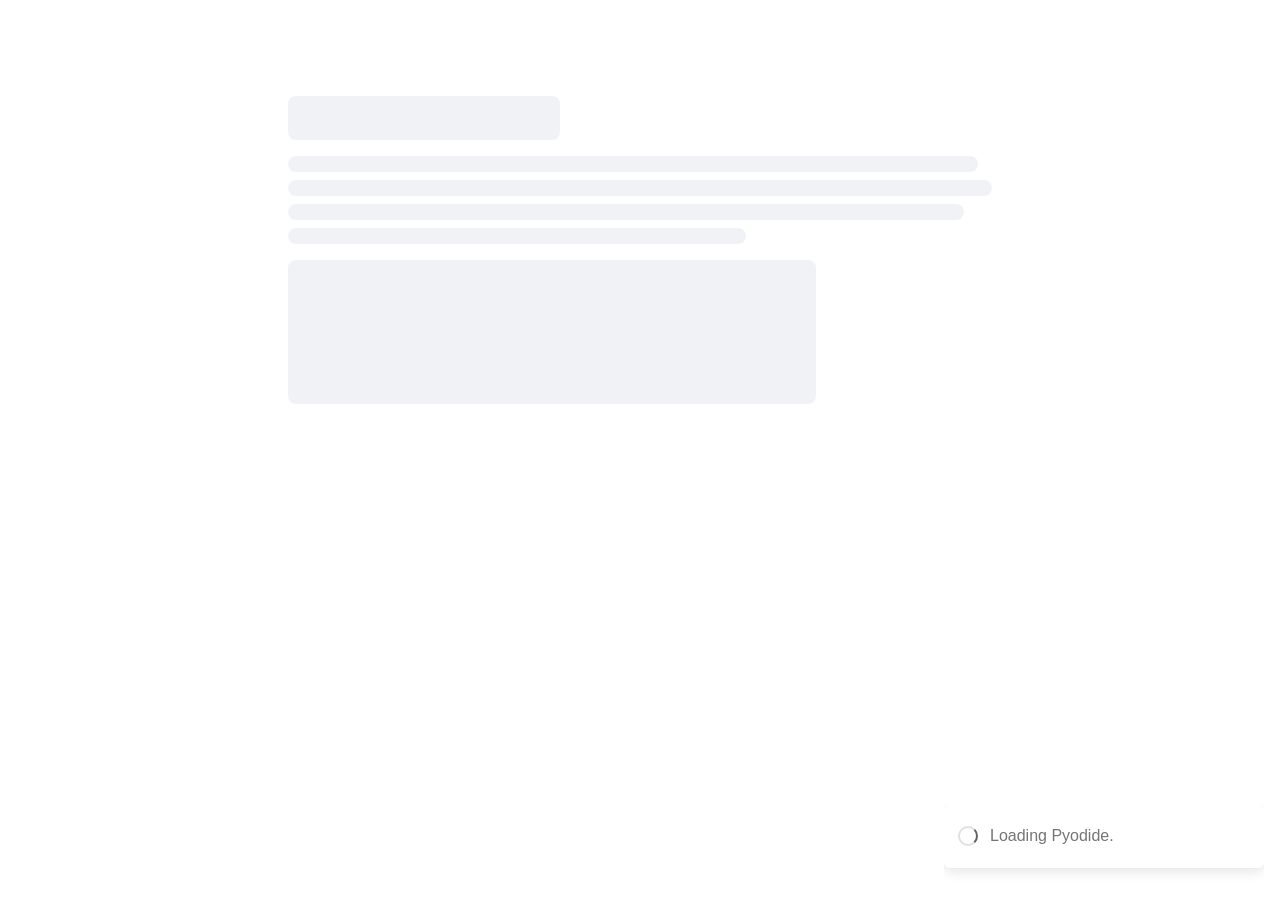
==== web/index.html @ 2eef9906 "anyrecon: reconcile any set of documents Engine (identifier discovery, tiered deterministic matching" ====
<!doctype html>
<html lang="en">
<head>
<meta charset="utf-8">
<meta name="viewport" content="width=device-width, initial-scale=1">
<meta http-equiv="Content-Security-Policy" content="default-src 'self'; script-src 'self' blob: data: 'wasm-unsafe-eval' 'unsafe-eval'; worker-src 'self' blob: data:; connect-src 'self'; img-src 'self' data: blob:; style-src 'self' 'unsafe-inline'; font-src 'self' data:; object-src 'none'; base-uri 'none'; form-action 'none'">
<meta name="referrer" content="no-referrer">
<title>anyrecon · Browser edition</title>
<link rel="stylesheet" href="./stlite/stlite.css">
<style>#boot{font:15px system-ui,sans-serif;max-width:560px;margin:15vh auto;color:#333;line-height:1.5}</style>
</head>
<body>
<div id="root"><div id="boot"><b>anyrecon · Browser edition</b><br>Loading… the first visit downloads the engine (about a minute); later visits are fast.<br>Your files stay in this tab and are never uploaded.</div></div>
<script type="module" src="./boot.js"></script>
</body>
</html>
---- web/stlite/stlite.css ----
@font-face{font-display:block;font-family:KaTeX_AMS;font-style:normal;font-weight:400;src:url(./assets/a79f1c3119cd700d.woff2)format("woff2"),url(./assets/1608a09b4aff30c2.woff)format("woff"),url(./assets/4aafdb685c2bf1c9.ttf)format("truetype")}@font-face{font-display:block;font-family:KaTeX_Caligraphic;font-style:normal;font-weight:700;src:url(./assets/ec17d132645b2c86.woff2)format("woff2"),url(./assets/b67709187bb0654a.woff)format("woff"),url(./assets/cce5b8ecea35407a.ttf)format("truetype")}@font-face{font-display:block;font-family:KaTeX_Caligraphic;font-style:normal;font-weight:400;src:url(./assets/55fac25845c12663.woff2)format("woff2"),url(./assets/dad44a7fc678e2ca.woff)format("woff"),url(./assets/07ef19e7b06429d4.ttf)format("truetype")}@font-face{font-display:block;font-family:KaTeX_Fraktur;font-style:normal;font-weight:700;src:url(./assets/d42a5579b0283025.woff2)format("woff2"),url(./assets/9f256b8593ce632e.woff)format("woff"),url(./assets/b18f59e1d1359581.ttf)format("truetype")}@font-face{font-display:block;font-family:KaTeX_Fraktur;font-style:normal;font-weight:400;src:url(./assets/d3c882a649b3f4fa.woff2)format("woff2"),url(./assets/7c1871215eef4da8.woff)format("woff"),url(./assets/ed38e79f5799ceca.ttf)format("truetype")}@font-face{font-display:block;font-family:KaTeX_Main;font-style:normal;font-weight:700;src:url(./assets/c3fb5ac22fd413f2.woff2)format("woff2"),url(./assets/d181c4650dd0c0fe.woff)format("woff"),url(./assets/b74a1a8b2c5d73c2.ttf)format("truetype")}@font-face{font-display:block;font-family:KaTeX_Main;font-style:italic;font-weight:700;src:url(./assets/6f2bb1dff24614a5.woff2)format("woff2"),url(./assets/e3f82f9d2724733a.woff)format("woff"),url(./assets/70d8b0a530ab8484.ttf)format("truetype")}@font-face{font-display:block;font-family:KaTeX_Main;font-style:italic;font-weight:400;src:url(./assets/8916142bec8821e7.woff2)format("woff2"),url(./assets/9024d815ba48fa55.woff)format("woff"),url(./assets/47373d1e512354bb.ttf)format("truetype")}@font-face{font-display:block;font-family:KaTeX_Main;font-style:normal;font-weight:400;src:url(./assets/0462f03bdf9d9e26.woff2)format("woff2"),url(./assets/7f51fe034014000e.woff)format("woff"),url(./assets/b7f8fe9b5f78a977.ttf)format("truetype")}@font-face{font-display:block;font-family:KaTeX_Math;font-style:italic;font-weight:700;src:url(./assets/572d331f69425f62.woff2)format("woff2"),url(./assets/f1035d8d5d945108.woff)format("woff"),url(./assets/a879cf8383e22737.ttf)format("truetype")}@font-face{font-display:block;font-family:KaTeX_Math;font-style:italic;font-weight:400;src:url(./assets/f28c23acad0b6d75.woff2)format("woff2"),url(./assets/5295ba483ad9f51a.woff)format("woff"),url(./assets/939bc64440a13865.ttf)format("truetype")}@font-face{font-display:block;font-family:KaTeX_SansSerif;font-style:normal;font-weight:700;src:url(./assets/8c5b5494b63adb73.woff2)format("woff2"),url(./assets/bf59d231c34de257.woff)format("woff"),url(./assets/94e1e8dc5ff5d517.ttf)format("truetype")}@font-face{font-display:block;font-family:KaTeX_SansSerif;font-style:italic;font-weight:400;src:url(./assets/3b1e59b3ba055bda.woff2)format("woff2"),url(./assets/7c9bc82b17fa2586.woff)format("woff"),url(./assets/b4c20c84d8259773.ttf)format("truetype")}@font-face{font-display:block;font-family:KaTeX_SansSerif;font-style:normal;font-weight:400;src:url(./assets/ba21ed5f8468b2b7.woff2)format("woff2"),url(./assets/740484788f643b19.woff)format("woff"),url(./assets/d4d7ba480428fe6e.ttf)format("truetype")}@font-face{font-display:block;font-family:KaTeX_Script;font-style:normal;font-weight:400;src:url(./assets/03e9641d6f9e9223.woff2)format("woff2"),url(./assets/0750571032beef1a.woff)format("woff"),url(./assets/fe9cbbe1a0f37727.ttf)format("truetype")}@font-face{font-display:block;font-family:KaTeX_Size1;font-style:normal;font-weight:400;src:url(./assets/eae34984b3dc1874.woff2)format("woff2"),url(./assets/e1e279cbdd2feecd.woff)format("woff"),url(./assets/fabc004aab10cb40.ttf)format("truetype")}@font-face{font-display:block;font-family:KaTeX_Size2;font-style:normal;font-weight:400;src:url(./assets/5916a24fa3ab2b17.woff2)format("woff2"),url(./assets/577270225ea69a74.woff)format("woff"),url(./assets/d6b476ecd3949434.ttf)format("truetype")}@font-face{font-display:block;font-family:KaTeX_Size3;font-style:normal;font-weight:400;src:url(./assets/b4230e7e83f57db8.woff2)format("woff2"),url(./assets/9acaf01c6476f53a.woff)format("woff"),url(./assets/a144ef5840bbd063.ttf)format("truetype")}@font-face{font-display:block;font-family:KaTeX_Size4;font-style:normal;font-weight:400;src:url(./assets/10d95fd3a2a3c8c5.woff2)format("woff2"),url(./assets/7a996c9da2ec18e6.woff)format("woff"),url(./assets/fbccdabe0ae624b8.ttf)format("truetype")}@font-face{font-display:block;font-family:KaTeX_Typewriter;font-style:normal;font-weight:400;src:url(./assets/a8709e36220dee77.woff2)format("woff2"),url(./assets/6258592bdc9387b6.woff)format("woff"),url(./assets/d97aaf4a1ebf38b0.ttf)format("truetype")}.katex{text-indent:0;text-rendering:auto;font:1.21em/1.2 KaTeX_Main,Times New Roman,serif;position:relative}.katex *{border-color:currentColor;-ms-high-contrast-adjust:none!important}.katex .katex-version:after{content:"0.16.47"}.katex .katex-mathml{clip-path:inset(50%);border:0;width:1px;height:1px;padding:0;position:absolute;overflow:hidden}.katex .katex-html>.newline{display:block}.katex .base{white-space:nowrap;width:min-content;position:relative}.katex .base,.katex .strut{display:inline-block}.katex .textbf{font-weight:700}.katex .textit{font-style:italic}.katex .textrm{font-family:KaTeX_Main}.katex .textsf{font-family:KaTeX_SansSerif}.katex .texttt{font-family:KaTeX_Typewriter}.katex .mathnormal{font-family:KaTeX_Math;font-style:italic}.katex .mathit{font-family:KaTeX_Main;font-style:italic}.katex .mathrm{font-style:normal}.katex .mathbf{font-family:KaTeX_Main;font-weight:700}.katex .boldsymbol{font-family:KaTeX_Math;font-style:italic;font-weight:700}.katex .amsrm,.katex .mathbb,.katex .textbb{font-family:KaTeX_AMS}.katex .mathcal{font-family:KaTeX_Caligraphic}.katex .mathfrak,.katex .textfrak{font-family:KaTeX_Fraktur}.katex .mathboldfrak,.katex .textboldfrak{font-family:KaTeX_Fraktur;font-weight:700}.katex .mathtt{font-family:KaTeX_Typewriter}.katex .mathscr,.katex .textscr{font-family:KaTeX_Script}.katex .mathsf,.katex .textsf{font-family:KaTeX_SansSerif}.katex .mathboldsf,.katex .textboldsf{font-family:KaTeX_SansSerif;font-weight:700}.katex .mathitsf,.katex .mathsfit,.katex .textitsf{font-family:KaTeX_SansSerif;font-style:italic}.katex .mainrm{font-family:KaTeX_Main;font-style:normal}.katex .vlist-t{border-collapse:collapse;table-layout:fixed;display:inline-table}.katex .vlist-r{display:table-row}.katex .vlist{vertical-align:bottom;display:table-cell;position:relative}.katex .vlist>span{height:0;display:block;position:relative}.katex .vlist>span>span{display:inline-block}.katex .vlist>span>.pstrut{width:0;overflow:hidden}.katex .vlist-t2{margin-right:-2px}.katex .vlist-s{vertical-align:bottom;width:2px;min-width:2px;font-size:1px;display:table-cell}.katex .vbox{flex-direction:column;align-items:baseline;display:inline-flex}.katex .hbox{width:100%}.katex .hbox,.katex .thinbox{flex-direction:row;display:inline-flex}.katex .thinbox{width:0;max-width:0}.katex .msupsub{text-align:left}.katex .mfrac>span>span{text-align:center}.katex .mfrac .frac-line{border-bottom-style:solid;width:100%;display:inline-block}.katex .hdashline,.katex .hline,.katex .mfrac .frac-line,.katex .overline .overline-line,.katex .rule,.katex .underline .underline-line{min-height:1px}.katex .mspace{display:inline-block}.katex .smash{line-height:0;display:inline}.katex .clap,.katex .llap,.katex .rlap{width:0;position:relative}.katex .clap>.inner,.katex .llap>.inner,.katex .rlap>.inner{position:absolute}.katex .clap>.fix,.katex .llap>.fix,.katex .rlap>.fix{display:inline-block}.katex .llap>.inner{right:0}.katex .clap>.inner,.katex .rlap>.inner{left:0}.katex .clap>.inner>span{margin-left:-50%;margin-right:50%}.katex .rule{border:0 solid;display:inline-block;position:relative}.katex .hline,.katex .overline .overline-line,.katex .underline .underline-line{border-bottom-style:solid;width:100%;display:inline-block}.katex .hdashline{border-bottom-style:dashed;width:100%;display:inline-block}.katex .sqrt>.root{margin-left:.277778em;margin-right:-.555556em}.katex .fontsize-ensurer.reset-size1.size1,.katex .sizing.reset-size1.size1{font-size:1em}.katex .fontsize-ensurer.reset-size1.size2,.katex .sizing.reset-size1.size2{font-size:1.2em}.katex .fontsize-ensurer.reset-size1.size3,.katex .sizing.reset-size1.size3{font-size:1.4em}.katex .fontsize-ensurer.reset-size1.size4,.katex .sizing.reset-size1.size4{font-size:1.6em}.katex .fontsize-ensurer.reset-size1.size5,.katex .sizing.reset-size1.size5{font-size:1.8em}.katex .fontsize-ensurer.reset-size1.size6,.katex .sizing.reset-size1.size6{font-size:2em}.katex .fontsize-ensurer.reset-size1.size7,.katex .sizing.reset-size1.size7{font-size:2.4em}.katex .fontsize-ensurer.reset-size1.size8,.katex .sizing.reset-size1.size8{font-size:2.88em}.katex .fontsize-ensurer.reset-size1.size9,.katex .sizing.reset-size1.size9{font-size:3.456em}.katex .fontsize-ensurer.reset-size1.size10,.katex .sizing.reset-size1.size10{font-size:4.148em}.katex .fontsize-ensurer.reset-size1.size11,.katex .sizing.reset-size1.size11{font-size:4.976em}.katex .fontsize-ensurer.reset-size2.size1,.katex .sizing.reset-size2.size1{font-size:.833333em}.katex .fontsize-ensurer.reset-size2.size2,.katex .sizing.reset-size2.size2{font-size:1em}.katex .fontsize-ensurer.reset-size2.size3,.katex .sizing.reset-size2.size3{font-size:1.16667em}.katex .fontsize-ensurer.reset-size2.size4,.katex .sizing.reset-size2.size4{font-size:1.33333em}.katex .fontsize-ensurer.reset-size2.size5,.katex .sizing.reset-size2.size5{font-size:1.5em}.katex .fontsize-ensurer.reset-size2.size6,.katex .sizing.reset-size2.size6{font-size:1.66667em}.katex .fontsize-ensurer.reset-size2.size7,.katex .sizing.reset-size2.size7{font-size:2em}.katex .fontsize-ensurer.reset-size2.size8,.katex .sizing.reset-size2.size8{font-size:2.4em}.katex .fontsize-ensurer.reset-size2.size9,.katex .sizing.reset-size2.size9{font-size:2.88em}.katex .fontsize-ensurer.reset-size2.size10,.katex .sizing.reset-size2.size10{font-size:3.45667em}.katex .fontsize-ensurer.reset-size2.size11,.katex .sizing.reset-size2.size11{font-size:4.14667em}.katex .fontsize-ensurer.reset-size3.size1,.katex .sizing.reset-size3.size1{font-size:.714286em}.katex .fontsize-ensurer.reset-size3.size2,.katex .sizing.reset-size3.size2{font-size:.857143em}.katex .fontsize-ensurer.reset-size3.size3,.katex .sizing.reset-size3.size3{font-size:1em}.katex .fontsize-ensurer.reset-size3.size4,.katex .sizing.reset-size3.size4{font-size:1.14286em}.katex .fontsize-ensurer.reset-size3.size5,.katex .sizing.reset-size3.size5{font-size:1.28571em}.katex .fontsize-ensurer.reset-size3.size6,.katex .sizing.reset-size3.size6{font-size:1.42857em}.katex .fontsize-ensurer.reset-size3.size7,.katex .sizing.reset-size3.size7{font-size:1.71429em}.katex .fontsize-ensurer.reset-size3.size8,.katex .sizing.reset-size3.size8{font-size:2.05714em}.katex .fontsize-ensurer.reset-size3.size9,.katex .sizing.reset-size3.size9{font-size:2.46857em}.katex .fontsize-ensurer.reset-size3.size10,.katex .sizing.reset-size3.size10{font-size:2.96286em}.katex .fontsize-ensurer.reset-size3.size11,.katex .sizing.reset-size3.size11{font-size:3.55429em}.katex .fontsize-ensurer.reset-size4.size1,.katex .sizing.reset-size4.size1{font-size:.625em}.katex .fontsize-ensurer.reset-size4.size2,.katex .sizing.reset-size4.size2{font-size:.75em}.katex .fontsize-ensurer.reset-size4.size3,.katex .sizing.reset-size4.size3{font-size:.875em}.katex .fontsize-ensurer.reset-size4.size4,.katex .sizing.reset-size4.size4{font-size:1em}.katex .fontsize-ensurer.reset-size4.size5,.katex .sizing.reset-size4.size5{font-size:1.125em}.katex .fontsize-ensurer.reset-size4.size6,.katex .sizing.reset-size4.size6{font-size:1.25em}.katex .fontsize-ensurer.reset-size4.size7,.katex .sizing.reset-size4.size7{font-size:1.5em}.katex .fontsize-ensurer.reset-size4.size8,.katex .sizing.reset-size4.size8{font-size:1.8em}.katex .fontsize-ensurer.reset-size4.size9,.katex .sizing.reset-size4.size9{font-size:2.16em}.katex .fontsize-ensurer.reset-size4.size10,.katex .sizing.reset-size4.size10{font-size:2.5925em}.katex .fontsize-ensurer.reset-size4.size11,.katex .sizing.reset-size4.size11{font-size:3.11em}.katex .fontsize-ensurer.reset-size5.size1,.katex .sizing.reset-size5.size1{font-size:.555556em}.katex .fontsize-ensurer.reset-size5.size2,.katex .sizing.reset-size5.size2{font-size:.666667em}.katex .fontsize-ensurer.reset-size5.size3,.katex .sizing.reset-size5.size3{font-size:.777778em}.katex .fontsize-ensurer.reset-size5.size4,.katex .sizing.reset-size5.size4{font-size:.888889em}.katex .fontsize-ensurer.reset-size5.size5,.katex .sizing.reset-size5.size5{font-size:1em}.katex .fontsize-ensurer.reset-size5.size6,.katex .sizing.reset-size5.size6{font-size:1.11111em}.katex .fontsize-ensurer.reset-size5.size7,.katex .sizing.reset-size5.size7{font-size:1.33333em}.katex .fontsize-ensurer.reset-size5.size8,.katex .sizing.reset-size5.size8{font-size:1.6em}.katex .fontsize-ensurer.reset-size5.size9,.katex .sizing.reset-size5.size9{font-size:1.92em}.katex .fontsize-ensurer.reset-size5.size10,.katex .sizing.reset-size5.size10{font-size:2.30444em}.katex .fontsize-ensurer.reset-size5.size11,.katex .sizing.reset-size5.size11{font-size:2.76444em}.katex .fontsize-ensurer.reset-size6.size1,.katex .sizing.reset-size6.size1{font-size:.5em}.katex .fontsize-ensurer.reset-size6.size2,.katex .sizing.reset-size6.size2{font-size:.6em}.katex .fontsize-ensurer.reset-size6.size3,.katex .sizing.reset-size6.size3{font-size:.7em}.katex .fontsize-ensurer.reset-size6.size4,.katex .sizing.reset-size6.size4{font-size:.8em}.katex .fontsize-ensurer.reset-size6.size5,.katex .sizing.reset-size6.size5{font-size:.9em}.katex .fontsize-ensurer.reset-size6.size6,.katex .sizing.reset-size6.size6{font-size:1em}.katex .fontsize-ensurer.reset-size6.size7,.katex .sizing.reset-size6.size7{font-size:1.2em}.katex .fontsize-ensurer.reset-size6.size8,.katex .sizing.reset-size6.size8{font-size:1.44em}.katex .fontsize-ensurer.reset-size6.size9,.katex .sizing.reset-size6.size9{font-size:1.728em}.katex .fontsize-ensurer.reset-size6.size10,.katex .sizing.reset-size6.size10{font-size:2.074em}.katex .fontsize-ensurer.reset-size6.size11,.katex .sizing.reset-size6.size11{font-size:2.488em}.katex .fontsize-ensurer.reset-size7.size1,.katex .sizing.reset-size7.size1{font-size:.416667em}.katex .fontsize-ensurer.reset-size7.size2,.katex .sizing.reset-size7.size2{font-size:.5em}.katex .fontsize-ensurer.reset-size7.size3,.katex .sizing.reset-size7.size3{font-size:.583333em}.katex .fontsize-ensurer.reset-size7.size4,.katex .sizing.reset-size7.size4{font-size:.666667em}.katex .fontsize-ensurer.reset-size7.size5,.katex .sizing.reset-size7.size5{font-size:.75em}.katex .fontsize-ensurer.reset-size7.size6,.katex .sizing.reset-size7.size6{font-size:.833333em}.katex .fontsize-ensurer.reset-size7.size7,.katex .sizing.reset-size7.size7{font-size:1em}.katex .fontsize-ensurer.reset-size7.size8,.katex .sizing.reset-size7.size8{font-size:1.2em}.katex .fontsize-ensurer.reset-size7.size9,.katex .sizing.reset-size7.size9{font-size:1.44em}.katex .fontsize-ensurer.reset-size7.size10,.katex .sizing.reset-size7.size10{font-size:1.72833em}.katex .fontsize-ensurer.reset-size7.size11,.katex .sizing.reset-size7.size11{font-size:2.07333em}.katex .fontsize-ensurer.reset-size8.size1,.katex .sizing.reset-size8.size1{font-size:.347222em}.katex .fontsize-ensurer.reset-size8.size2,.katex .sizing.reset-size8.size2{font-size:.416667em}.katex .fontsize-ensurer.reset-size8.size3,.katex .sizing.reset-size8.size3{font-size:.486111em}.katex .fontsize-ensurer.reset-size8.size4,.katex .sizing.reset-size8.size4{font-size:.555556em}.katex .fontsize-ensurer.reset-size8.size5,.katex .sizing.reset-size8.size5{font-size:.625em}.katex .fontsize-ensurer.reset-size8.size6,.katex .sizing.reset-size8.size6{font-size:.694444em}.katex .fontsize-ensurer.reset-size8.size7,.katex .sizing.reset-size8.size7{font-size:.833333em}.katex .fontsize-ensurer.reset-size8.size8,.katex .sizing.reset-size8.size8{font-size:1em}.katex .fontsize-ensurer.reset-size8.size9,.katex .sizing.reset-size8.size9{font-size:1.2em}.katex .fontsize-ensurer.reset-size8.size10,.katex .sizing.reset-size8.size10{font-size:1.44028em}.katex .fontsize-ensurer.reset-size8.size11,.katex .sizing.reset-size8.size11{font-size:1.72778em}.katex .fontsize-ensurer.reset-size9.size1,.katex .sizing.reset-size9.size1{font-size:.289352em}.katex .fontsize-ensurer.reset-size9.size2,.katex .sizing.reset-size9.size2{font-size:.347222em}.katex .fontsize-ensurer.reset-size9.size3,.katex .sizing.reset-size9.size3{font-size:.405093em}.katex .fontsize-ensurer.reset-size9.size4,.katex .sizing.reset-size9.size4{font-size:.462963em}.katex .fontsize-ensurer.reset-size9.size5,.katex .sizing.reset-size9.size5{font-size:.520833em}.katex .fontsize-ensurer.reset-size9.size6,.katex .sizing.reset-size9.size6{font-size:.578704em}.katex .fontsize-ensurer.reset-size9.size7,.katex .sizing.reset-size9.size7{font-size:.694444em}.katex .fontsize-ensurer.reset-size9.size8,.katex .sizing.reset-size9.size8{font-size:.833333em}.katex .fontsize-ensurer.reset-size9.size9,.katex .sizing.reset-size9.size9{font-size:1em}.katex .fontsize-ensurer.reset-size9.size10,.katex .sizing.reset-size9.size10{font-size:1.20023em}.katex .fontsize-ensurer.reset-size9.size11,.katex .sizing.reset-size9.size11{font-size:1.43981em}.katex .fontsize-ensurer.reset-size10.size1,.katex .sizing.reset-size10.size1{font-size:.24108em}.katex .fontsize-ensurer.reset-size10.size2,.katex .sizing.reset-size10.size2{font-size:.289296em}.katex .fontsize-ensurer.reset-size10.size3,.katex .sizing.reset-size10.size3{font-size:.337512em}.katex .fontsize-ensurer.reset-size10.size4,.katex .sizing.reset-size10.size4{font-size:.385728em}.katex .fontsize-ensurer.reset-size10.size5,.katex .sizing.reset-size10.size5{font-size:.433944em}.katex .fontsize-ensurer.reset-size10.size6,.katex .sizing.reset-size10.size6{font-size:.48216em}.katex .fontsize-ensurer.reset-size10.size7,.katex .sizing.reset-size10.size7{font-size:.578592em}.katex .fontsize-ensurer.reset-size10.size8,.katex .sizing.reset-size10.size8{font-size:.694311em}.katex .fontsize-ensurer.reset-size10.size9,.katex .sizing.reset-size10.size9{font-size:.833173em}.katex .fontsize-ensurer.reset-size10.size10,.katex .sizing.reset-size10.size10{font-size:1em}.katex .fontsize-ensurer.reset-size10.size11,.katex .sizing.reset-size10.size11{font-size:1.19961em}.katex .fontsize-ensurer.reset-size11.size1,.katex .sizing.reset-size11.size1{font-size:.200965em}.katex .fontsize-ensurer.reset-size11.size2,.katex .sizing.reset-size11.size2{font-size:.241158em}.katex .fontsize-ensurer.reset-size11.size3,.katex .sizing.reset-size11.size3{font-size:.281351em}.katex .fontsize-ensurer.reset-size11.size4,.katex .sizing.reset-size11.size4{font-size:.321543em}.katex .fontsize-ensurer.reset-size11.size5,.katex .sizing.reset-size11.size5{font-size:.361736em}.katex .fontsize-ensurer.reset-size11.size6,.katex .sizing.reset-size11.size6{font-size:.401929em}.katex .fontsize-ensurer.reset-size11.size7,.katex .sizing.reset-size11.size7{font-size:.482315em}.katex .fontsize-ensurer.reset-size11.size8,.katex .sizing.reset-size11.size8{font-size:.578778em}.katex .fontsize-ensurer.reset-size11.size9,.katex .sizing.reset-size11.size9{font-size:.694534em}.katex .fontsize-ensurer.reset-size11.size10,.katex .sizing.reset-size11.size10{font-size:.833601em}.katex .fontsize-ensurer.reset-size11.size11,.katex .sizing.reset-size11.size11{font-size:1em}.katex .delimsizing.size1{font-family:KaTeX_Size1}.katex .delimsizing.size2{font-family:KaTeX_Size2}.katex .delimsizing.size3{font-family:KaTeX_Size3}.katex .delimsizing.size4{font-family:KaTeX_Size4}.katex .delimsizing.mult .delim-size1>span{font-family:KaTeX_Size1}.katex .delimsizing.mult .delim-size4>span{font-family:KaTeX_Size4}.katex .nulldelimiter{width:.12em;display:inline-block}.katex .delimcenter,.katex .op-symbol{position:relative}.katex .op-symbol.small-op{font-family:KaTeX_Size1}.katex .op-symbol.large-op{font-family:KaTeX_Size2}.katex .accent>.vlist-t,.katex .op-limits>.vlist-t{text-align:center}.katex .accent .accent-body{position:relative}.katex .accent .accent-body:not(.accent-full){width:0}.katex .overlay{display:block}.katex .mtable .vertical-separator{min-width:1px;display:inline-block}.katex .mtable .arraycolsep{display:inline-block}.katex .mtable .col-align-c>.vlist-t{text-align:center}.katex .mtable .col-align-l>.vlist-t{text-align:left}.katex .mtable .col-align-r>.vlist-t{text-align:right}.katex .svg-align{text-align:left}.katex svg{fill:currentColor;stroke:currentColor;height:inherit;width:100%;display:block;position:absolute}.katex svg path{stroke:none}.katex svg{fill-rule:nonzero;fill-opacity:1;stroke-width:1px;stroke-linecap:butt;stroke-linejoin:miter;stroke-miterlimit:4;stroke-dasharray:none;stroke-dashoffset:0;stroke-opacity:1}.katex img{border-style:none;min-width:0;max-width:none;min-height:0;max-height:none}.katex .stretchy{width:100%;display:block;position:relative;overflow:hidden}.katex .stretchy:after,.katex .stretchy:before{content:""}.katex .hide-tail{width:100%;position:relative;overflow:hidden}.katex .halfarrow-left{width:50.2%;position:absolute;left:0;overflow:hidden}.katex .halfarrow-right{width:50.2%;position:absolute;right:0;overflow:hidden}.katex .brace-left{width:25.1%;position:absolute;left:0;overflow:hidden}.katex .brace-center{width:50%;position:absolute;left:25%;overflow:hidden}.katex .brace-right{width:25.1%;position:absolute;right:0;overflow:hidden}.katex .x-arrow-pad{padding:0 .5em}.katex .cd-arrow-pad{padding:0 .55556em 0 .27778em}.katex .mover,.katex .munder,.katex .x-arrow{text-align:center}.katex .boxpad{padding:0 .3em}.katex .fbox,.katex .fcolorbox{box-sizing:border-box;border:.04em solid}.katex .cancel-pad{padding:0 .2em}.katex .cancel-lap{margin-left:-.2em;margin-right:-.2em}.katex .sout{border-bottom-style:solid;border-bottom-width:.08em}.katex .angl{box-sizing:border-box;border-top:.049em solid;border-right:.049em solid;margin-right:.03889em}.katex .anglpad{padding:0 .03889em}.katex .eqn-num:before{content:"(" counter(katexEqnNo) ")";counter-increment:katexEqnNo}.katex .mml-eqn-num:before{content:"(" counter(mmlEqnNo) ")";counter-increment:mmlEqnNo}.katex .mtr-glue{width:50%}.katex .cd-vert-arrow{display:inline-block;position:relative}.katex .cd-label-left{text-align:left;display:inline-block;position:absolute;right:calc(50% + .3em)}.katex .cd-label-right{text-align:right;display:inline-block;position:absolute;left:calc(50% + .3em)}.katex-display{text-align:center;margin:1em 0;display:block}.katex-display>.katex{text-align:center;white-space:nowrap;display:block}.katex-display>.katex>.katex-html{display:block;position:relative}.katex-display>.katex>.katex-html>.tag{position:absolute;right:0}.katex-display.leqno>.katex>.katex-html>.tag{left:0;right:auto}.katex-display.fleqn>.katex{text-align:left;padding-left:2em}body{counter-reset:katexEqnNo mmlEqnNo}@font-face{font-family:Source Code Pro;font-weight:100 900;font-style:normal;src:url(./assets/a804e71d97445f8d.woff2)format("woff2")}@font-face{font-family:Source Code Pro;font-weight:100 900;font-style:italic;src:url(./assets/8f3fbac23cf728b8.woff2)format("woff2")}@font-face{font-family:Source Sans;font-weight:100 900;font-style:normal;src:url(./assets/512f7db3dabc21be.woff2)format("woff2")}@font-face{font-family:Source Sans;font-weight:100 900;font-style:italic;src:url(./assets/7792f25d7cfcf9ce.woff2)format("woff2")}@font-face{font-family:Source Serif;font-weight:100 900;font-style:normal;src:url(./assets/3c140978545d93ab.woff2)format("woff2")}@font-face{font-family:Source Serif;font-weight:100 900;font-style:italic;src:url(./assets/a076e6c278e8bf5c.woff2)format("woff2")}@font-face{font-family:Material Symbols Rounded;font-style:normal;font-weight:400;font-display:block;src:url(./assets/c3a85cb444e9bde7.woff2)format("woff2")}.gdg-r17m35ur{background-color:var(--gdg-bg-header-has-focus);box-shadow:0 0 0 1px var(--gdg-border-color);color:var(--gdg-text-group-header);min-height:var(--r17m35ur-0);font:var(--gdg-header-font-style) var(--gdg-font-family);border:none;border-radius:9px;outline:none;flex-grow:1;padding:0 8px}.gdg-c1tqibwd{background-color:var(--gdg-bg-header);align-items:center;padding:0 8px;display:flex}.gdg-s1dgczr6 .dvn-scroller{overflow:var(--s1dgczr6-0);transform:translateZ(0)}.gdg-s1dgczr6 .dvn-hidden{visibility:hidden}.gdg-s1dgczr6 .dvn-scroll-inner{pointer-events:none;display:flex}.gdg-s1dgczr6 .dvn-scroll-inner>*{flex-shrink:0}.gdg-s1dgczr6 .dvn-scroll-inner .dvn-spacer{flex-grow:1}.gdg-s1dgczr6 .dvn-scroll-inner .dvn-stack{flex-direction:column;display:flex}.gdg-s1dgczr6 .dvn-underlay>*{position:absolute;top:0;left:0}.gdg-s1dgczr6 canvas{outline:none}.gdg-s1dgczr6 canvas *{height:0}.gdg-wmyidgi{min-width:10px;max-width:100%;min-height:10px;max-height:100%;width:var(--wmyidgi-0);height:var(--wmyidgi-1);direction:ltr;position:relative;overflow:clip}.gdg-wmyidgi>:first-child{width:100%;height:100%;position:absolute;top:0;left:0}.gdg-b1ygi5by{flex-wrap:wrap;margin-top:auto;margin-bottom:auto;display:flex;overflow:auto}.gdg-b1ygi5by .boe-bubble{border-radius:var(--gdg-rounding-radius,calc(var(--gdg-bubble-height) / 2));padding:0 var(--gdg-bubble-padding);height:var(--gdg-bubble-height);background-color:var(--gdg-bg-bubble);color:var(--gdg-text-dark);margin:var(--gdg-bubble-margin);white-space:nowrap;justify-content:center;align-items:center;display:flex}.gdg-b1ygi5by textarea{opacity:0;width:0;height:0;position:absolute;top:0;left:0}.gdg-u1rrojo{flex-grow:1;align-items:center;min-height:21px;display:flex}.gdg-u1rrojo .gdg-link-area{cursor:pointer;text-overflow:ellipsis;white-space:nowrap;color:var(--gdg-link-color);flex-grow:1;flex-shrink:1;margin-right:8px;overflow:hidden;text-decoration:underline!important}.gdg-u1rrojo .gdg-edit-icon{width:32px;color:var(--gdg-accent-color);cursor:pointer;flex-shrink:0;justify-content:center;align-items:center;display:flex}.gdg-u1rrojo .gdg-edit-icon>*{width:24px;height:24px}.gdg-u1rrojo textarea{opacity:0;width:0;height:0;position:absolute;top:0;left:0}.gdg-m1pnx84e{min-width:var(--m1pnx84e-0);width:100%;color:var(--gdg-text-dark);justify-content:space-between;align-items:flex-start;display:flex;position:relative}.gdg-m1pnx84e .gdg-g1y0xocz{flex-shrink:1;min-width:0}.gdg-m1pnx84e .gdg-spacer{flex:1}.gdg-m1pnx84e .gdg-edit-icon{cursor:pointer;color:var(--gdg-accent-color);width:24px;height:24px;transition:all "0.125s ease";border-radius:6px;flex-shrink:0;justify-content:center;align-items:center;padding:0;display:flex;position:relative}.gdg-m1pnx84e .gdg-edit-icon>*{width:16px;height:16px}.gdg-m1pnx84e .gdg-edit-hover :hover{background-color:var(--gdg-accent-light);transition:background-color .15s}.gdg-m1pnx84e .gdg-checkmark-hover :hover{color:#fff;background-color:var(--gdg-accent-color)}.gdg-m1pnx84e .gdg-md-edit-textarea{opacity:0;width:0;height:0;margin-top:25px;padding:0;position:relative;top:0;left:0}.gdg-m1pnx84e .gdg-ml-6{margin-left:6px}.gdg-d4zsq0x{flex-wrap:wrap;display:flex}.gdg-d4zsq0x .doe-bubble{background-color:var(--gdg-bg-cell);height:24px;color:var(--gdg-text-dark);border-radius:var(--gdg-rounding-radius,6px);justify-content:center;align-items:center;margin:2px;padding:0 8px;display:flex;box-shadow:0 0 1px #3e415666,0 1px 3px #3e415666}.gdg-d4zsq0x .doe-bubble img{object-fit:contain;height:16px;margin-right:4px}.gdg-d4zsq0x textarea{opacity:0;width:0;height:0;position:absolute;top:0;left:0}.gdg-i2iowwq{height:100%;display:flex}.gdg-i2iowwq .gdg-centering-container{justify-content:center;align-items:center;height:100%;display:flex}.gdg-i2iowwq .gdg-centering-container img,.gdg-i2iowwq .gdg-centering-container canvas{max-height:calc(100vh - var(--overlay-top) - 20px);object-fit:contain;-webkit-user-select:none;user-select:none}.gdg-i2iowwq .gdg-centering-container canvas{max-width:380px}.gdg-i2iowwq .gdg-edit-icon{width:48px;height:48px;color:var(--gdg-accent-color);cursor:pointer;justify-content:center;align-items:center;display:flex;position:absolute;top:12px;right:0}.gdg-i2iowwq .gdg-edit-icon>*{width:24px;height:24px}.gdg-i2iowwq textarea{opacity:0;width:0;height:0;position:absolute;top:0;left:0}.gdg-n15fjm3e{color:var(--gdg-text-dark);margin:6px 0 3px;display:flex}.gdg-n15fjm3e>input{font-size:var(--gdg-editor-font-size);font-family:var(--gdg-font-family);color:var(--gdg-text-dark);background-color:var(--gdg-bg-cell);padding:0}.gdg-d19meir1{box-sizing:border-box;--overlay-top:var(--d19meir1-0);left:var(--d19meir1-1);top:var(--d19meir1-0);min-width:var(--d19meir1-2);min-height:var(--d19meir1-3);width:max-content;max-width:400px;max-height:calc(100vh - var(--d19meir1-4));font-family:var(--gdg-font-family);font-size:var(--gdg-editor-font-size);text-align:start;flex-direction:column;display:flex;position:absolute;overflow:hidden}@keyframes glide_fade_in-gdg-d19meir1{0%{opacity:0}to{opacity:1}}.gdg-d19meir1.gdg-style{background-color:var(--gdg-bg-cell);box-shadow:0 0 0 1px var(--gdg-accent-color),0 0 1px #3e415666,0 6px 12px #3e415626;border-radius:2px;animation:60ms glide_fade_in-gdg-d19meir1}.gdg-d19meir1.gdg-pad{padding:var(--d19meir1-5) 8.5px 3px}.gdg-d19meir1 .gdg-clip-region{border-radius:2px;flex-direction:column;flex-grow:1;display:flex;overflow:hidden auto}.gdg-d19meir1 .gdg-clip-region .gdg-growing-entry{height:100%}.gdg-d19meir1 .gdg-clip-region input.gdg-input{border:0;outline:none;width:100%}.gdg-d19meir1 .gdg-clip-region textarea.gdg-input{border:0;outline:none}.gdg-seveqep{background-color:var(--gdg-bg-cell);color:var(--gdg-text-dark);border:1px solid var(--gdg-border-color);font-size:var(--gdg-editor-font-size);border-radius:6px;padding:8px;animation:.15s forwards gdg-search-fadein-gdg-seveqep;position:absolute;top:4px;right:20px}.gdg-seveqep.out{animation:.15s forwards gdg-search-fadeout-gdg-seveqep}.gdg-seveqep .gdg-search-bar-inner{display:flex}.gdg-seveqep .gdg-search-status{padding-top:4px;font-size:11px}.gdg-seveqep .gdg-search-progress{background-color:var(--gdg-text-light);height:4px;position:absolute;bottom:0;left:0}.gdg-seveqep input{width:220px;color:var(--gdg-text-dark);background-color:var(--gdg-bg-cell);border:0;outline:none}.gdg-seveqep button{cursor:pointer;width:24px;height:24px;color:var(--gdg-text-medium);background:0 0;border:none;outline:none;justify-content:center;align-items:center;padding:0;display:flex}.gdg-seveqep button:hover{color:var(--gdg-text-dark)}.gdg-seveqep button .button-icon{width:16px;height:16px}.gdg-seveqep button:disabled{opacity:.4;pointer-events:none}@keyframes gdg-search-fadeout-gdg-seveqep{0%{transform:translate(0)}to{transform:translate(400px)}}@keyframes gdg-search-fadein-gdg-seveqep{0%{transform:translate(400px)}to{transform:translate(0)}}.gdg-mnuv029{word-break:break-word;-webkit-touch-callout:default;padding-top:6px}.gdg-mnuv029>*{margin:0}.gdg-mnuv029 :last-child{margin-bottom:0}.gdg-mnuv029 p img{width:100%}.gdg-izpuzkl{resize:none;white-space:pre-wrap;width:100%;min-width:100%;height:100%;font-size:var(--gdg-editor-font-size);line-height:16px;font-family:var(--gdg-font-family);-webkit-text-fill-color:var(--gdg-text-dark);color:var(--gdg-text-dark);background-color:#0000;border:0;border-radius:0;margin:0;padding:0;position:absolute;inset:0;overflow:hidden}.gdg-invalid .gdg-izpuzkl{-webkit-text-decoration:underline #d60606;text-decoration:underline #d60606}.gdg-izpuzkl ::-webkit-input-placeholder{color:var(--gdg-text-light)}.gdg-izpuzkl ::placeholder{color:var(--gdg-text-light)}.gdg-izpuzkl :-ms-placeholder-shown{color:var(--gdg-text-light)}.gdg-izpuzkl ::placeholder{color:var(--gdg-text-light)}.gdg-s69h75o{visibility:hidden;white-space:pre-wrap;word-wrap:break-word;width:max-content;min-width:100%;max-width:100%;font-size:var(--gdg-editor-font-size);line-height:16px;font-family:var(--gdg-font-family);color:var(--gdg-text-dark);margin:0;padding:0 0 2px}.gdg-g1y0xocz{margin-top:6px;position:relative}.gdg-w1hnqk7o .gdg-footer{justify-content:flex-end;padding:20px;display:flex}.gdg-w1hnqk7o .gdg-footer button{font-size:14px;font-weight:500;font-family:var(--gdg-font-family);cursor:pointer;border-radius:var(--gdg-rounding-radius,9px);border:none;padding:8px 16px}.gdg-w1hnqk7o .gdg-save-button{background-color:var(--gdg-accent-color);color:var(--gdg-accent-fg)}.gdg-w1hnqk7o .gdg-close-button{background-color:var(--gdg-bg-header);color:var(--gdg-text-medium);margin-right:8px}.gdg-e1ywxz2x{color:var(--gdg-text-light);align-items:center;padding:6px 0;display:flex}.gdg-e1ywxz2x .gdg-active{color:var(--gdg-text-dark)}.gdg-e1ywxz2x>*{cursor:pointer;width:16px;height:16px;margin-right:2px;position:relative}.gdg-e1ywxz2x>* svg{width:100%;height:100%}.gdg-s1wtovjx{min-height:26px;font-size:var(--gdg-editor-font-size);font-family:var(--gdg-font-family);color:var(--gdg-text-dark);background-color:#0000;border:none;outline:none}.gdg-s1wtovjx ::-webkit-calendar-picker-indicator{background-color:#fff}.gdg-wghi2zc{flex-direction:column;align-items:stretch;display:flex}.gdg-wghi2zc .glide-select{font-family:var(--gdg-font-family);font-size:var(--gdg-editor-font-size)}.gdg-p13nj8j0{font-family:var(--gdg-font-family);font-size:var(--gdg-editor-font-size);color:var(--gdg-text-dark)}.gdg-p13nj8j0>div{border:1px solid var(--gdg-border-color);border-radius:4px}.gdg-r6sia3g{display:"flex";margin:auto 8.5px;padding-bottom:3px}.gdg-e1wnlokz{color:var(--gdg-text-dark);box-sizing:border-box;flex-direction:column;align-items:stretch;padding-top:6px;display:flex}.gdg-e1wnlokz *{box-sizing:border-box}.gdg-e1wnlokz.gdg-e1wnlokz.gdg-e1wnlokz.gdg-e1wnlokz label{cursor:pointer;display:flex}.gdg-e1wnlokz.gdg-e1wnlokz.gdg-e1wnlokz.gdg-e1wnlokz label input{cursor:pointer;width:auto}.gdg-e1wnlokz.gdg-e1wnlokz.gdg-e1wnlokz.gdg-e1wnlokz label .gdg-pill{border-radius:var(--gdg-rounding-radius,var(--e1wnlokz-0));min-height:var(--e1wnlokz-1);padding:2px var(--e1wnlokz-2);font:12px var(--gdg-font-family);background-color:var(--gdg-bg-bubble);align-items:center;margin-bottom:6px;margin-left:8px;margin-right:6px;transition:box-shadow .15s;display:flex}.gdg-e1wnlokz.gdg-e1wnlokz.gdg-e1wnlokz.gdg-e1wnlokz label .gdg-pill.gdg-unselected{opacity:.8}.gdg-e1wnlokz label:hover .gdg-pill{box-shadow:0 1px 4px #00000026}.gdg-e1wnlokz.gdg-e1wnlokz.gdg-e1wnlokz.gdg-e1wnlokz.gdg-readonly label{cursor:default}.gdg-e1wnlokz.gdg-e1wnlokz.gdg-e1wnlokz.gdg-e1wnlokz.gdg-readonly label .gdg-pill{box-shadow:none!important}.gdg-w1i61rz{flex-direction:column;align-items:stretch;margin-top:auto;margin-bottom:auto;display:flex}.gdg-w1i61rz .gdg-multi-select{font-family:var(--gdg-font-family);font-size:var(--gdg-editor-font-size)}.gdg-phbadu4{font-family:var(--gdg-font-family);font-size:var(--gdg-editor-font-size);color:var(--gdg-text-dark)}.gdg-phbadu4>div{border:1px solid var(--gdg-border-color);border-radius:4px}.gdg-lw5nakc{flex-direction:column;margin:4px 0;display:flex}.gdg-lw5nakc>button{color:var(--gdg-accent-color);cursor:pointer;background-color:#0000;border:none;border-radius:4px;outline:none;align-self:flex-end;padding:6px 8px;font-weight:600;transition:background-color .2s}.gdg-lw5nakc>button:hover,.gdg-lw5nakc>button:focus-visible{background-color:var(--gdg-accent-light)}.gdg-lw5nakc>button:disabled{opacity:.4;pointer-events:none}.gdg-lw5nakc .gdg-link-title-editor{min-width:250px;display:flex}.gdg-lw5nakc .gdg-link-title-editor>input{border:1px solid var(--gdg-border-color);box-shadow:none;border-radius:4px;outline:none;flex-grow:1;width:0;min-width:0;padding:6px 8px;transition:border .2s}.gdg-lw5nakc .gdg-link-title-editor>input:not(:last-child){margin-right:4px}.gdg-lw5nakc .gdg-link-title-editor>input:focus{border:1px solid var(--gdg-accent-color)}.gdg-lw5nakc .gdg-link-title-editor:not(:last-child){margin-bottom:4px}.gdg-lw5nakc .gdg-link-title-editor>button{cursor:pointer;color:var(--gdg-text-medium);background-color:#0000;border:none;border-radius:4px;outline:none;transition:background-color .2s,color .2s}.gdg-lw5nakc .gdg-link-title-editor>button:hover,.gdg-lw5nakc .gdg-link-title-editor>button:focus-visible{background-color:var(--gdg-accent-light);color:var(--gdg-text-dark)}.mapboxgl-map{-webkit-tap-highlight-color:#0000;font:12px/20px Helvetica Neue,Arial,Helvetica,sans-serif;position:relative;overflow:hidden}.mapboxgl-canvas{position:absolute;top:0;left:0}.mapboxgl-map:-webkit-full-screen{width:100%;height:100%}.mapboxgl-canary{background-color:salmon}.mapboxgl-canvas-container.mapboxgl-interactive,.mapboxgl-ctrl-group button.mapboxgl-ctrl-compass{cursor:-webkit-grab;cursor:-moz-grab;cursor:grab;-webkit-user-select:none;user-select:none}.mapboxgl-canvas-container.mapboxgl-interactive.mapboxgl-track-pointer{cursor:pointer}.mapboxgl-canvas-container.mapboxgl-interactive:active,.mapboxgl-ctrl-group button.mapboxgl-ctrl-compass:active{cursor:-webkit-grabbing;cursor:-moz-grabbing;cursor:grabbing}.mapboxgl-canvas-container.mapboxgl-touch-zoom-rotate,.mapboxgl-canvas-container.mapboxgl-touch-zoom-rotate .mapboxgl-canvas{touch-action:pan-x pan-y}.mapboxgl-canvas-container.mapboxgl-touch-drag-pan,.mapboxgl-canvas-container.mapboxgl-touch-drag-pan .mapboxgl-canvas{touch-action:pinch-zoom}.mapboxgl-canvas-container.mapboxgl-touch-zoom-rotate.mapboxgl-touch-drag-pan,.mapboxgl-canvas-container.mapboxgl-touch-zoom-rotate.mapboxgl-touch-drag-pan .mapboxgl-canvas{touch-action:none}.mapboxgl-ctrl-bottom-left,.mapboxgl-ctrl-bottom-right,.mapboxgl-ctrl-top-left,.mapboxgl-ctrl-top-right{pointer-events:none;z-index:2;position:absolute}.mapboxgl-ctrl-top-left{top:0;left:0}.mapboxgl-ctrl-top-right{top:0;right:0}.mapboxgl-ctrl-bottom-left{bottom:0;left:0}.mapboxgl-ctrl-bottom-right{bottom:0;right:0}.mapboxgl-ctrl{clear:both;pointer-events:auto;transform:translate(0)}.mapboxgl-ctrl-top-left .mapboxgl-ctrl{float:left;margin:10px 0 0 10px}.mapboxgl-ctrl-top-right .mapboxgl-ctrl{float:right;margin:10px 10px 0 0}.mapboxgl-ctrl-bottom-left .mapboxgl-ctrl{float:left;margin:0 0 10px 10px}.mapboxgl-ctrl-bottom-right .mapboxgl-ctrl{float:right;margin:0 10px 10px 0}.mapboxgl-ctrl-group{background:#fff;border-radius:4px}.mapboxgl-ctrl-group:not(:empty){-webkit-box-shadow:0 0 2px #0000001a;-moz-box-shadow:0 0 2px #0000001a;box-shadow:0 0 0 2px #0000001a}@media (-ms-high-contrast:active){.mapboxgl-ctrl-group:not(:empty){box-shadow:0 0 0 2px buttontext}}.mapboxgl-ctrl-group button{box-sizing:border-box;cursor:pointer;background-color:#0000;border:0;outline:none;width:29px;height:29px;padding:0;display:block}.mapboxgl-ctrl-group button+button{border-top:1px solid #ddd}.mapboxgl-ctrl button .mapboxgl-ctrl-icon{background-position:50%;background-repeat:no-repeat;width:100%;height:100%;display:block}@media (-ms-high-contrast:active){.mapboxgl-ctrl-icon{background-color:#0000}.mapboxgl-ctrl-group button+button{border-top:1px solid buttontext}}.mapboxgl-ctrl button::-moz-focus-inner{border:0;padding:0}.mapboxgl-ctrl-attrib-button:focus,.mapboxgl-ctrl-group button:focus{box-shadow:0 0 2px 2px #0096ff}.mapboxgl-ctrl button:disabled{cursor:not-allowed}.mapboxgl-ctrl button:disabled .mapboxgl-ctrl-icon{opacity:.25}.mapboxgl-ctrl button:not(:disabled):hover{background-color:#0000000d}.mapboxgl-ctrl-group button:focus:focus-visible{box-shadow:0 0 2px 2px #0096ff}.mapboxgl-ctrl-group button:focus:not(:focus-visible){box-shadow:none}.mapboxgl-ctrl-group button:focus:first-child{border-radius:4px 4px 0 0}.mapboxgl-ctrl-group button:focus:last-child{border-radius:0 0 4px 4px}.mapboxgl-ctrl-group button:focus:only-child{border-radius:inherit}.mapboxgl-ctrl button.mapboxgl-ctrl-zoom-out .mapboxgl-ctrl-icon{background-image:url("data:image/svg+xml;charset=utf-8,%3Csvg width='29' height='29' viewBox='0 0 29 29' xmlns='http://www.w3.org/2000/svg' fill='%23333'%3E%3Cpath d='M10 13c-.75 0-1.5.75-1.5 1.5S9.25 16 10 16h9c.75 0 1.5-.75 1.5-1.5S19.75 13 19 13h-9z'/%3E%3C/svg%3E")}.mapboxgl-ctrl button.mapboxgl-ctrl-zoom-in .mapboxgl-ctrl-icon{background-image:url("data:image/svg+xml;charset=utf-8,%3Csvg width='29' height='29' viewBox='0 0 29 29' xmlns='http://www.w3.org/2000/svg' fill='%23333'%3E%3Cpath d='M14.5 8.5c-.75 0-1.5.75-1.5 1.5v3h-3c-.75 0-1.5.75-1.5 1.5S9.25 16 10 16h3v3c0 .75.75 1.5 1.5 1.5S16 19.75 16 19v-3h3c.75 0 1.5-.75 1.5-1.5S19.75 13 19 13h-3v-3c0-.75-.75-1.5-1.5-1.5z'/%3E%3C/svg%3E")}@media (-ms-high-contrast:active){.mapboxgl-ctrl button.mapboxgl-ctrl-zoom-out .mapboxgl-ctrl-icon{background-image:url("data:image/svg+xml;charset=utf-8,%3Csvg width='29' height='29' viewBox='0 0 29 29' xmlns='http://www.w3.org/2000/svg' fill='%23fff'%3E%3Cpath d='M10 13c-.75 0-1.5.75-1.5 1.5S9.25 16 10 16h9c.75 0 1.5-.75 1.5-1.5S19.75 13 19 13h-9z'/%3E%3C/svg%3E")}.mapboxgl-ctrl button.mapboxgl-ctrl-zoom-in .mapboxgl-ctrl-icon{background-image:url("data:image/svg+xml;charset=utf-8,%3Csvg width='29' height='29' viewBox='0 0 29 29' xmlns='http://www.w3.org/2000/svg' fill='%23fff'%3E%3Cpath d='M14.5 8.5c-.75 0-1.5.75-1.5 1.5v3h-3c-.75 0-1.5.75-1.5 1.5S9.25 16 10 16h3v3c0 .75.75 1.5 1.5 1.5S16 19.75 16 19v-3h3c.75 0 1.5-.75 1.5-1.5S19.75 13 19 13h-3v-3c0-.75-.75-1.5-1.5-1.5z'/%3E%3C/svg%3E")}}@media (-ms-high-contrast:black-on-white){.mapboxgl-ctrl button.mapboxgl-ctrl-zoom-out .mapboxgl-ctrl-icon{background-image:url("data:image/svg+xml;charset=utf-8,%3Csvg width='29' height='29' viewBox='0 0 29 29' xmlns='http://www.w3.org/2000/svg'%3E%3Cpath d='M10 13c-.75 0-1.5.75-1.5 1.5S9.25 16 10 16h9c.75 0 1.5-.75 1.5-1.5S19.75 13 19 13h-9z'/%3E%3C/svg%3E")}.mapboxgl-ctrl button.mapboxgl-ctrl-zoom-in .mapboxgl-ctrl-icon{background-image:url("data:image/svg+xml;charset=utf-8,%3Csvg width='29' height='29' viewBox='0 0 29 29' xmlns='http://www.w3.org/2000/svg'%3E%3Cpath d='M14.5 8.5c-.75 0-1.5.75-1.5 1.5v3h-3c-.75 0-1.5.75-1.5 1.5S9.25 16 10 16h3v3c0 .75.75 1.5 1.5 1.5S16 19.75 16 19v-3h3c.75 0 1.5-.75 1.5-1.5S19.75 13 19 13h-3v-3c0-.75-.75-1.5-1.5-1.5z'/%3E%3C/svg%3E")}}.mapboxgl-ctrl button.mapboxgl-ctrl-fullscreen .mapboxgl-ctrl-icon{background-image:url("data:image/svg+xml;charset=utf-8,%3Csvg width='29' height='29' viewBox='0 0 29 29' xmlns='http://www.w3.org/2000/svg' fill='%23333'%3E%3Cpath d='M24 16v5.5c0 1.75-.75 2.5-2.5 2.5H16v-1l3-1.5-4-5.5 1-1 5.5 4 1.5-3h1zM6 16l1.5 3 5.5-4 1 1-4 5.5 3 1.5v1H7.5C5.75 24 5 23.25 5 21.5V16h1zm7-11v1l-3 1.5 4 5.5-1 1-5.5-4L6 13H5V7.5C5 5.75 5.75 5 7.5 5H13zm11 2.5c0-1.75-.75-2.5-2.5-2.5H16v1l3 1.5-4 5.5 1 1 5.5-4 1.5 3h1V7.5z'/%3E%3C/svg%3E")}.mapboxgl-ctrl button.mapboxgl-ctrl-shrink .mapboxgl-ctrl-icon{background-image:url("data:image/svg+xml;charset=utf-8,%3Csvg width='29' height='29' viewBox='0 0 29 29' xmlns='http://www.w3.org/2000/svg'%3E%3Cpath d='M18.5 16c-1.75 0-2.5.75-2.5 2.5V24h1l1.5-3 5.5 4 1-1-4-5.5 3-1.5v-1h-5.5zM13 18.5c0-1.75-.75-2.5-2.5-2.5H5v1l3 1.5L4 24l1 1 5.5-4 1.5 3h1v-5.5zm3-8c0 1.75.75 2.5 2.5 2.5H24v-1l-3-1.5L25 5l-1-1-5.5 4L17 5h-1v5.5zM10.5 13c1.75 0 2.5-.75 2.5-2.5V5h-1l-1.5 3L5 4 4 5l4 5.5L5 12v1h5.5z'/%3E%3C/svg%3E")}@media (-ms-high-contrast:active){.mapboxgl-ctrl button.mapboxgl-ctrl-fullscreen .mapboxgl-ctrl-icon{background-image:url("data:image/svg+xml;charset=utf-8,%3Csvg width='29' height='29' viewBox='0 0 29 29' xmlns='http://www.w3.org/2000/svg' fill='%23fff'%3E%3Cpath d='M24 16v5.5c0 1.75-.75 2.5-2.5 2.5H16v-1l3-1.5-4-5.5 1-1 5.5 4 1.5-3h1zM6 16l1.5 3 5.5-4 1 1-4 5.5 3 1.5v1H7.5C5.75 24 5 23.25 5 21.5V16h1zm7-11v1l-3 1.5 4 5.5-1 1-5.5-4L6 13H5V7.5C5 5.75 5.75 5 7.5 5H13zm11 2.5c0-1.75-.75-2.5-2.5-2.5H16v1l3 1.5-4 5.5 1 1 5.5-4 1.5 3h1V7.5z'/%3E%3C/svg%3E")}.mapboxgl-ctrl button.mapboxgl-ctrl-shrink .mapboxgl-ctrl-icon{background-image:url("data:image/svg+xml;charset=utf-8,%3Csvg width='29' height='29' viewBox='0 0 29 29' xmlns='http://www.w3.org/2000/svg' fill='%23fff'%3E%3Cpath d='M18.5 16c-1.75 0-2.5.75-2.5 2.5V24h1l1.5-3 5.5 4 1-1-4-5.5 3-1.5v-1h-5.5zM13 18.5c0-1.75-.75-2.5-2.5-2.5H5v1l3 1.5L4 24l1 1 5.5-4 1.5 3h1v-5.5zm3-8c0 1.75.75 2.5 2.5 2.5H24v-1l-3-1.5L25 5l-1-1-5.5 4L17 5h-1v5.5zM10.5 13c1.75 0 2.5-.75 2.5-2.5V5h-1l-1.5 3L5 4 4 5l4 5.5L5 12v1h5.5z'/%3E%3C/svg%3E")}}@media (-ms-high-contrast:black-on-white){.mapboxgl-ctrl button.mapboxgl-ctrl-fullscreen .mapboxgl-ctrl-icon{background-image:url("data:image/svg+xml;charset=utf-8,%3Csvg width='29' height='29' viewBox='0 0 29 29' xmlns='http://www.w3.org/2000/svg'%3E%3Cpath d='M24 16v5.5c0 1.75-.75 2.5-2.5 2.5H16v-1l3-1.5-4-5.5 1-1 5.5 4 1.5-3h1zM6 16l1.5 3 5.5-4 1 1-4 5.5 3 1.5v1H7.5C5.75 24 5 23.25 5 21.5V16h1zm7-11v1l-3 1.5 4 5.5-1 1-5.5-4L6 13H5V7.5C5 5.75 5.75 5 7.5 5H13zm11 2.5c0-1.75-.75-2.5-2.5-2.5H16v1l3 1.5-4 5.5 1 1 5.5-4 1.5 3h1V7.5z'/%3E%3C/svg%3E")}.mapboxgl-ctrl button.mapboxgl-ctrl-shrink .mapboxgl-ctrl-icon{background-image:url("data:image/svg+xml;charset=utf-8,%3Csvg width='29' height='29' viewBox='0 0 29 29' xmlns='http://www.w3.org/2000/svg'%3E%3Cpath d='M18.5 16c-1.75 0-2.5.75-2.5 2.5V24h1l1.5-3 5.5 4 1-1-4-5.5 3-1.5v-1h-5.5zM13 18.5c0-1.75-.75-2.5-2.5-2.5H5v1l3 1.5L4 24l1 1 5.5-4 1.5 3h1v-5.5zm3-8c0 1.75.75 2.5 2.5 2.5H24v-1l-3-1.5L25 5l-1-1-5.5 4L17 5h-1v5.5zM10.5 13c1.75 0 2.5-.75 2.5-2.5V5h-1l-1.5 3L5 4 4 5l4 5.5L5 12v1h5.5z'/%3E%3C/svg%3E")}}.mapboxgl-ctrl button.mapboxgl-ctrl-compass .mapboxgl-ctrl-icon{background-image:url("data:image/svg+xml;charset=utf-8,%3Csvg width='29' height='29' viewBox='0 0 29 29' xmlns='http://www.w3.org/2000/svg' fill='%23333'%3E%3Cpath d='M10.5 14l4-8 4 8h-8z'/%3E%3Cpath d='M10.5 16l4 8 4-8h-8z' fill='%23ccc'/%3E%3C/svg%3E")}@media (-ms-high-contrast:active){.mapboxgl-ctrl button.mapboxgl-ctrl-compass .mapboxgl-ctrl-icon{background-image:url("data:image/svg+xml;charset=utf-8,%3Csvg width='29' height='29' viewBox='0 0 29 29' xmlns='http://www.w3.org/2000/svg' fill='%23fff'%3E%3Cpath d='M10.5 14l4-8 4 8h-8z'/%3E%3Cpath d='M10.5 16l4 8 4-8h-8z' fill='%23999'/%3E%3C/svg%3E")}}@media (-ms-high-contrast:black-on-white){.mapboxgl-ctrl button.mapboxgl-ctrl-compass .mapboxgl-ctrl-icon{background-image:url("data:image/svg+xml;charset=utf-8,%3Csvg width='29' height='29' viewBox='0 0 29 29' xmlns='http://www.w3.org/2000/svg'%3E%3Cpath d='M10.5 14l4-8 4 8h-8z'/%3E%3Cpath d='M10.5 16l4 8 4-8h-8z' fill='%23ccc'/%3E%3C/svg%3E")}}.mapboxgl-ctrl button.mapboxgl-ctrl-geolocate .mapboxgl-ctrl-icon{background-image:url("data:image/svg+xml;charset=utf-8,%3Csvg width='29' height='29' viewBox='0 0 20 20' xmlns='http://www.w3.org/2000/svg' fill='%23333'%3E%3Cpath d='M10 4C9 4 9 5 9 5v.1A5 5 0 005.1 9H5s-1 0-1 1 1 1 1 1h.1A5 5 0 009 14.9v.1s0 1 1 1 1-1 1-1v-.1a5 5 0 003.9-3.9h.1s1 0 1-1-1-1-1-1h-.1A5 5 0 0011 5.1V5s0-1-1-1zm0 2.5a3.5 3.5 0 110 7 3.5 3.5 0 110-7z'/%3E%3Ccircle cx='10' cy='10' r='2'/%3E%3C/svg%3E")}.mapboxgl-ctrl button.mapboxgl-ctrl-geolocate:disabled .mapboxgl-ctrl-icon{background-image:url("data:image/svg+xml;charset=utf-8,%3Csvg width='29' height='29' viewBox='0 0 20 20' xmlns='http://www.w3.org/2000/svg' fill='%23aaa'%3E%3Cpath d='M10 4C9 4 9 5 9 5v.1A5 5 0 005.1 9H5s-1 0-1 1 1 1 1 1h.1A5 5 0 009 14.9v.1s0 1 1 1 1-1 1-1v-.1a5 5 0 003.9-3.9h.1s1 0 1-1-1-1-1-1h-.1A5 5 0 0011 5.1V5s0-1-1-1zm0 2.5a3.5 3.5 0 110 7 3.5 3.5 0 110-7z'/%3E%3Ccircle cx='10' cy='10' r='2'/%3E%3Cpath d='M14 5l1 1-9 9-1-1 9-9z' fill='red'/%3E%3C/svg%3E")}.mapboxgl-ctrl button.mapboxgl-ctrl-geolocate.mapboxgl-ctrl-geolocate-active .mapboxgl-ctrl-icon{background-image:url("data:image/svg+xml;charset=utf-8,%3Csvg width='29' height='29' viewBox='0 0 20 20' xmlns='http://www.w3.org/2000/svg' fill='%2333b5e5'%3E%3Cpath d='M10 4C9 4 9 5 9 5v.1A5 5 0 005.1 9H5s-1 0-1 1 1 1 1 1h.1A5 5 0 009 14.9v.1s0 1 1 1 1-1 1-1v-.1a5 5 0 003.9-3.9h.1s1 0 1-1-1-1-1-1h-.1A5 5 0 0011 5.1V5s0-1-1-1zm0 2.5a3.5 3.5 0 110 7 3.5 3.5 0 110-7z'/%3E%3Ccircle cx='10' cy='10' r='2'/%3E%3C/svg%3E")}.mapboxgl-ctrl button.mapboxgl-ctrl-geolocate.mapboxgl-ctrl-geolocate-active-error .mapboxgl-ctrl-icon{background-image:url("data:image/svg+xml;charset=utf-8,%3Csvg width='29' height='29' viewBox='0 0 20 20' xmlns='http://www.w3.org/2000/svg' fill='%23e58978'%3E%3Cpath d='M10 4C9 4 9 5 9 5v.1A5 5 0 005.1 9H5s-1 0-1 1 1 1 1 1h.1A5 5 0 009 14.9v.1s0 1 1 1 1-1 1-1v-.1a5 5 0 003.9-3.9h.1s1 0 1-1-1-1-1-1h-.1A5 5 0 0011 5.1V5s0-1-1-1zm0 2.5a3.5 3.5 0 110 7 3.5 3.5 0 110-7z'/%3E%3Ccircle cx='10' cy='10' r='2'/%3E%3C/svg%3E")}.mapboxgl-ctrl button.mapboxgl-ctrl-geolocate.mapboxgl-ctrl-geolocate-background .mapboxgl-ctrl-icon{background-image:url("data:image/svg+xml;charset=utf-8,%3Csvg width='29' height='29' viewBox='0 0 20 20' xmlns='http://www.w3.org/2000/svg' fill='%2333b5e5'%3E%3Cpath d='M10 4C9 4 9 5 9 5v.1A5 5 0 005.1 9H5s-1 0-1 1 1 1 1 1h.1A5 5 0 009 14.9v.1s0 1 1 1 1-1 1-1v-.1a5 5 0 003.9-3.9h.1s1 0 1-1-1-1-1-1h-.1A5 5 0 0011 5.1V5s0-1-1-1zm0 2.5a3.5 3.5 0 110 7 3.5 3.5 0 110-7z'/%3E%3C/svg%3E")}.mapboxgl-ctrl button.mapboxgl-ctrl-geolocate.mapboxgl-ctrl-geolocate-background-error .mapboxgl-ctrl-icon{background-image:url("data:image/svg+xml;charset=utf-8,%3Csvg width='29' height='29' viewBox='0 0 20 20' xmlns='http://www.w3.org/2000/svg' fill='%23e54e33'%3E%3Cpath d='M10 4C9 4 9 5 9 5v.1A5 5 0 005.1 9H5s-1 0-1 1 1 1 1 1h.1A5 5 0 009 14.9v.1s0 1 1 1 1-1 1-1v-.1a5 5 0 003.9-3.9h.1s1 0 1-1-1-1-1-1h-.1A5 5 0 0011 5.1V5s0-1-1-1zm0 2.5a3.5 3.5 0 110 7 3.5 3.5 0 110-7z'/%3E%3C/svg%3E")}.mapboxgl-ctrl button.mapboxgl-ctrl-geolocate.mapboxgl-ctrl-geolocate-waiting .mapboxgl-ctrl-icon{-ms-animation:mapboxgl-spin 2s infinite linear;animation:2s linear infinite mapboxgl-spin}@media (-ms-high-contrast:active){.mapboxgl-ctrl button.mapboxgl-ctrl-geolocate .mapboxgl-ctrl-icon{background-image:url("data:image/svg+xml;charset=utf-8,%3Csvg width='29' height='29' viewBox='0 0 20 20' xmlns='http://www.w3.org/2000/svg' fill='%23fff'%3E%3Cpath d='M10 4C9 4 9 5 9 5v.1A5 5 0 005.1 9H5s-1 0-1 1 1 1 1 1h.1A5 5 0 009 14.9v.1s0 1 1 1 1-1 1-1v-.1a5 5 0 003.9-3.9h.1s1 0 1-1-1-1-1-1h-.1A5 5 0 0011 5.1V5s0-1-1-1zm0 2.5a3.5 3.5 0 110 7 3.5 3.5 0 110-7z'/%3E%3Ccircle cx='10' cy='10' r='2'/%3E%3C/svg%3E")}.mapboxgl-ctrl button.mapboxgl-ctrl-geolocate:disabled .mapboxgl-ctrl-icon{background-image:url("data:image/svg+xml;charset=utf-8,%3Csvg width='29' height='29' viewBox='0 0 20 20' xmlns='http://www.w3.org/2000/svg' fill='%23999'%3E%3Cpath d='M10 4C9 4 9 5 9 5v.1A5 5 0 005.1 9H5s-1 0-1 1 1 1 1 1h.1A5 5 0 009 14.9v.1s0 1 1 1 1-1 1-1v-.1a5 5 0 003.9-3.9h.1s1 0 1-1-1-1-1-1h-.1A5 5 0 0011 5.1V5s0-1-1-1zm0 2.5a3.5 3.5 0 110 7 3.5 3.5 0 110-7z'/%3E%3Ccircle cx='10' cy='10' r='2'/%3E%3Cpath d='M14 5l1 1-9 9-1-1 9-9z' fill='red'/%3E%3C/svg%3E")}.mapboxgl-ctrl button.mapboxgl-ctrl-geolocate.mapboxgl-ctrl-geolocate-active .mapboxgl-ctrl-icon{background-image:url("data:image/svg+xml;charset=utf-8,%3Csvg width='29' height='29' viewBox='0 0 20 20' xmlns='http://www.w3.org/2000/svg' fill='%2333b5e5'%3E%3Cpath d='M10 4C9 4 9 5 9 5v.1A5 5 0 005.1 9H5s-1 0-1 1 1 1 1 1h.1A5 5 0 009 14.9v.1s0 1 1 1 1-1 1-1v-.1a5 5 0 003.9-3.9h.1s1 0 1-1-1-1-1-1h-.1A5 5 0 0011 5.1V5s0-1-1-1zm0 2.5a3.5 3.5 0 110 7 3.5 3.5 0 110-7z'/%3E%3Ccircle cx='10' cy='10' r='2'/%3E%3C/svg%3E")}.mapboxgl-ctrl button.mapboxgl-ctrl-geolocate.mapboxgl-ctrl-geolocate-active-error .mapboxgl-ctrl-icon{background-image:url("data:image/svg+xml;charset=utf-8,%3Csvg width='29' height='29' viewBox='0 0 20 20' xmlns='http://www.w3.org/2000/svg' fill='%23e58978'%3E%3Cpath d='M10 4C9 4 9 5 9 5v.1A5 5 0 005.1 9H5s-1 0-1 1 1 1 1 1h.1A5 5 0 009 14.9v.1s0 1 1 1 1-1 1-1v-.1a5 5 0 003.9-3.9h.1s1 0 1-1-1-1-1-1h-.1A5 5 0 0011 5.1V5s0-1-1-1zm0 2.5a3.5 3.5 0 110 7 3.5 3.5 0 110-7z'/%3E%3Ccircle cx='10' cy='10' r='2'/%3E%3C/svg%3E")}.mapboxgl-ctrl button.mapboxgl-ctrl-geolocate.mapboxgl-ctrl-geolocate-background .mapboxgl-ctrl-icon{background-image:url("data:image/svg+xml;charset=utf-8,%3Csvg width='29' height='29' viewBox='0 0 20 20' xmlns='http://www.w3.org/2000/svg' fill='%2333b5e5'%3E%3Cpath d='M10 4C9 4 9 5 9 5v.1A5 5 0 005.1 9H5s-1 0-1 1 1 1 1 1h.1A5 5 0 009 14.9v.1s0 1 1 1 1-1 1-1v-.1a5 5 0 003.9-3.9h.1s1 0 1-1-1-1-1-1h-.1A5 5 0 0011 5.1V5s0-1-1-1zm0 2.5a3.5 3.5 0 110 7 3.5 3.5 0 110-7z'/%3E%3C/svg%3E")}.mapboxgl-ctrl button.mapboxgl-ctrl-geolocate.mapboxgl-ctrl-geolocate-background-error .mapboxgl-ctrl-icon{background-image:url("data:image/svg+xml;charset=utf-8,%3Csvg width='29' height='29' viewBox='0 0 20 20' xmlns='http://www.w3.org/2000/svg' fill='%23e54e33'%3E%3Cpath d='M10 4C9 4 9 5 9 5v.1A5 5 0 005.1 9H5s-1 0-1 1 1 1 1 1h.1A5 5 0 009 14.9v.1s0 1 1 1 1-1 1-1v-.1a5 5 0 003.9-3.9h.1s1 0 1-1-1-1-1-1h-.1A5 5 0 0011 5.1V5s0-1-1-1zm0 2.5a3.5 3.5 0 110 7 3.5 3.5 0 110-7z'/%3E%3C/svg%3E")}}@media (-ms-high-contrast:black-on-white){.mapboxgl-ctrl button.mapboxgl-ctrl-geolocate .mapboxgl-ctrl-icon{background-image:url("data:image/svg+xml;charset=utf-8,%3Csvg width='29' height='29' viewBox='0 0 20 20' xmlns='http://www.w3.org/2000/svg'%3E%3Cpath d='M10 4C9 4 9 5 9 5v.1A5 5 0 005.1 9H5s-1 0-1 1 1 1 1 1h.1A5 5 0 009 14.9v.1s0 1 1 1 1-1 1-1v-.1a5 5 0 003.9-3.9h.1s1 0 1-1-1-1-1-1h-.1A5 5 0 0011 5.1V5s0-1-1-1zm0 2.5a3.5 3.5 0 110 7 3.5 3.5 0 110-7z'/%3E%3Ccircle cx='10' cy='10' r='2'/%3E%3C/svg%3E")}.mapboxgl-ctrl button.mapboxgl-ctrl-geolocate:disabled .mapboxgl-ctrl-icon{background-image:url("data:image/svg+xml;charset=utf-8,%3Csvg width='29' height='29' viewBox='0 0 20 20' xmlns='http://www.w3.org/2000/svg' fill='%23666'%3E%3Cpath d='M10 4C9 4 9 5 9 5v.1A5 5 0 005.1 9H5s-1 0-1 1 1 1 1 1h.1A5 5 0 009 14.9v.1s0 1 1 1 1-1 1-1v-.1a5 5 0 003.9-3.9h.1s1 0 1-1-1-1-1-1h-.1A5 5 0 0011 5.1V5s0-1-1-1zm0 2.5a3.5 3.5 0 110 7 3.5 3.5 0 110-7z'/%3E%3Ccircle cx='10' cy='10' r='2'/%3E%3Cpath d='M14 5l1 1-9 9-1-1 9-9z' fill='red'/%3E%3C/svg%3E")}}@-webkit-keyframes mapboxgl-spin{0%{-webkit-transform:rotate(0)}to{-webkit-transform:rotate(1turn)}}@-moz-keyframes mapboxgl-spin{0%{-moz-transform:rotate(0)}to{-moz-transform:rotate(1turn)}}@-o-keyframes mapboxgl-spin{0%{-o-transform:rotate(0)}to{-o-transform:rotate(1turn)}}@keyframes mapboxgl-spin{0%{transform:rotate(0)}to{transform:rotate(1turn)}}a.mapboxgl-ctrl-logo{cursor:pointer;background-image:url("data:image/svg+xml;charset=utf-8,%3Csvg width='88' height='23' viewBox='0 0 88 23' xmlns='http://www.w3.org/2000/svg' xmlns:xlink='http://www.w3.org/1999/xlink' fill-rule='evenodd'%3E%3Cdefs%3E%3Cpath id='a' d='M11.5 2.25c5.105 0 9.25 4.145 9.25 9.25s-4.145 9.25-9.25 9.25-9.25-4.145-9.25-9.25 4.145-9.25 9.25-9.25zM6.997 15.983c-.051-.338-.828-5.802 2.233-8.873a4.395 4.395 0 013.13-1.28c1.27 0 2.49.51 3.39 1.42.91.9 1.42 2.12 1.42 3.39 0 1.18-.449 2.301-1.28 3.13C12.72 16.93 7 16 7 16l-.003-.017zM15.3 10.5l-2 .8-.8 2-.8-2-2-.8 2-.8.8-2 .8 2 2 .8z'/%3E%3Cpath id='b' d='M50.63 8c.13 0 .23.1.23.23V9c.7-.76 1.7-1.18 2.73-1.18 2.17 0 3.95 1.85 3.95 4.17s-1.77 4.19-3.94 4.19c-1.04 0-2.03-.43-2.74-1.18v3.77c0 .13-.1.23-.23.23h-1.4c-.13 0-.23-.1-.23-.23V8.23c0-.12.1-.23.23-.23h1.4zm-3.86.01c.01 0 .01 0 .01-.01.13 0 .22.1.22.22v7.55c0 .12-.1.23-.23.23h-1.4c-.13 0-.23-.1-.23-.23V15c-.7.76-1.69 1.19-2.73 1.19-2.17 0-3.94-1.87-3.94-4.19 0-2.32 1.77-4.19 3.94-4.19 1.03 0 2.02.43 2.73 1.18v-.75c0-.12.1-.23.23-.23h1.4zm26.375-.19a4.24 4.24 0 00-4.16 3.29c-.13.59-.13 1.19 0 1.77a4.233 4.233 0 004.17 3.3c2.35 0 4.26-1.87 4.26-4.19 0-2.32-1.9-4.17-4.27-4.17zM60.63 5c.13 0 .23.1.23.23v3.76c.7-.76 1.7-1.18 2.73-1.18 1.88 0 3.45 1.4 3.84 3.28.13.59.13 1.2 0 1.8-.39 1.88-1.96 3.29-3.84 3.29-1.03 0-2.02-.43-2.73-1.18v.77c0 .12-.1.23-.23.23h-1.4c-.13 0-.23-.1-.23-.23V5.23c0-.12.1-.23.23-.23h1.4zm-34 11h-1.4c-.13 0-.23-.11-.23-.23V8.22c.01-.13.1-.22.23-.22h1.4c.13 0 .22.11.23.22v.68c.5-.68 1.3-1.09 2.16-1.1h.03c1.09 0 2.09.6 2.6 1.55.45-.95 1.4-1.55 2.44-1.56 1.62 0 2.93 1.25 2.9 2.78l.03 5.2c0 .13-.1.23-.23.23h-1.41c-.13 0-.23-.11-.23-.23v-4.59c0-.98-.74-1.71-1.62-1.71-.8 0-1.46.7-1.59 1.62l.01 4.68c0 .13-.11.23-.23.23h-1.41c-.13 0-.23-.11-.23-.23v-4.59c0-.98-.74-1.71-1.62-1.71-.85 0-1.54.79-1.6 1.8v4.5c0 .13-.1.23-.23.23zm53.615 0h-1.61c-.04 0-.08-.01-.12-.03-.09-.06-.13-.19-.06-.28l2.43-3.71-2.39-3.65a.213.213 0 01-.03-.12c0-.12.09-.21.21-.21h1.61c.13 0 .24.06.3.17l1.41 2.37 1.4-2.37a.34.34 0 01.3-.17h1.6c.04 0 .08.01.12.03.09.06.13.19.06.28l-2.37 3.65 2.43 3.7c0 .05.01.09.01.13 0 .12-.09.21-.21.21h-1.61c-.13 0-.24-.06-.3-.17l-1.44-2.42-1.44 2.42a.34.34 0 01-.3.17zm-7.12-1.49c-1.33 0-2.42-1.12-2.42-2.51 0-1.39 1.08-2.52 2.42-2.52 1.33 0 2.42 1.12 2.42 2.51 0 1.39-1.08 2.51-2.42 2.52zm-19.865 0c-1.32 0-2.39-1.11-2.42-2.48v-.07c.02-1.38 1.09-2.49 2.4-2.49 1.32 0 2.41 1.12 2.41 2.51 0 1.39-1.07 2.52-2.39 2.53zm-8.11-2.48c-.01 1.37-1.09 2.47-2.41 2.47s-2.42-1.12-2.42-2.51c0-1.39 1.08-2.52 2.4-2.52 1.33 0 2.39 1.11 2.41 2.48l.02.08zm18.12 2.47c-1.32 0-2.39-1.11-2.41-2.48v-.06c.02-1.38 1.09-2.48 2.41-2.48s2.42 1.12 2.42 2.51c0 1.39-1.09 2.51-2.42 2.51z'/%3E%3C/defs%3E%3Cmask id='c'%3E%3Crect width='100%25' height='100%25' fill='%23fff'/%3E%3Cuse xlink:href='%23a'/%3E%3Cuse xlink:href='%23b'/%3E%3C/mask%3E%3Cg opacity='.3' stroke='%23000' stroke-width='3'%3E%3Ccircle mask='url(%23c)' cx='11.5' cy='11.5' r='9.25'/%3E%3Cuse xlink:href='%23b' mask='url(%23c)'/%3E%3C/g%3E%3Cg opacity='.9' fill='%23fff'%3E%3Cuse xlink:href='%23a'/%3E%3Cuse xlink:href='%23b'/%3E%3C/g%3E%3C/svg%3E");background-repeat:no-repeat;width:88px;height:23px;margin:0 0 -4px -4px;display:block;overflow:hidden}a.mapboxgl-ctrl-logo.mapboxgl-compact{width:23px}@media (-ms-high-contrast:active){a.mapboxgl-ctrl-logo{background-color:#0000;background-image:url("data:image/svg+xml;charset=utf-8,%3Csvg width='88' height='23' viewBox='0 0 88 23' xmlns='http://www.w3.org/2000/svg' xmlns:xlink='http://www.w3.org/1999/xlink' fill-rule='evenodd'%3E%3Cdefs%3E%3Cpath id='a' d='M11.5 2.25c5.105 0 9.25 4.145 9.25 9.25s-4.145 9.25-9.25 9.25-9.25-4.145-9.25-9.25 4.145-9.25 9.25-9.25zM6.997 15.983c-.051-.338-.828-5.802 2.233-8.873a4.395 4.395 0 013.13-1.28c1.27 0 2.49.51 3.39 1.42.91.9 1.42 2.12 1.42 3.39 0 1.18-.449 2.301-1.28 3.13C12.72 16.93 7 16 7 16l-.003-.017zM15.3 10.5l-2 .8-.8 2-.8-2-2-.8 2-.8.8-2 .8 2 2 .8z'/%3E%3Cpath id='b' d='M50.63 8c.13 0 .23.1.23.23V9c.7-.76 1.7-1.18 2.73-1.18 2.17 0 3.95 1.85 3.95 4.17s-1.77 4.19-3.94 4.19c-1.04 0-2.03-.43-2.74-1.18v3.77c0 .13-.1.23-.23.23h-1.4c-.13 0-.23-.1-.23-.23V8.23c0-.12.1-.23.23-.23h1.4zm-3.86.01c.01 0 .01 0 .01-.01.13 0 .22.1.22.22v7.55c0 .12-.1.23-.23.23h-1.4c-.13 0-.23-.1-.23-.23V15c-.7.76-1.69 1.19-2.73 1.19-2.17 0-3.94-1.87-3.94-4.19 0-2.32 1.77-4.19 3.94-4.19 1.03 0 2.02.43 2.73 1.18v-.75c0-.12.1-.23.23-.23h1.4zm26.375-.19a4.24 4.24 0 00-4.16 3.29c-.13.59-.13 1.19 0 1.77a4.233 4.233 0 004.17 3.3c2.35 0 4.26-1.87 4.26-4.19 0-2.32-1.9-4.17-4.27-4.17zM60.63 5c.13 0 .23.1.23.23v3.76c.7-.76 1.7-1.18 2.73-1.18 1.88 0 3.45 1.4 3.84 3.28.13.59.13 1.2 0 1.8-.39 1.88-1.96 3.29-3.84 3.29-1.03 0-2.02-.43-2.73-1.18v.77c0 .12-.1.23-.23.23h-1.4c-.13 0-.23-.1-.23-.23V5.23c0-.12.1-.23.23-.23h1.4zm-34 11h-1.4c-.13 0-.23-.11-.23-.23V8.22c.01-.13.1-.22.23-.22h1.4c.13 0 .22.11.23.22v.68c.5-.68 1.3-1.09 2.16-1.1h.03c1.09 0 2.09.6 2.6 1.55.45-.95 1.4-1.55 2.44-1.56 1.62 0 2.93 1.25 2.9 2.78l.03 5.2c0 .13-.1.23-.23.23h-1.41c-.13 0-.23-.11-.23-.23v-4.59c0-.98-.74-1.71-1.62-1.71-.8 0-1.46.7-1.59 1.62l.01 4.68c0 .13-.11.23-.23.23h-1.41c-.13 0-.23-.11-.23-.23v-4.59c0-.98-.74-1.71-1.62-1.71-.85 0-1.54.79-1.6 1.8v4.5c0 .13-.1.23-.23.23zm53.615 0h-1.61c-.04 0-.08-.01-.12-.03-.09-.06-.13-.19-.06-.28l2.43-3.71-2.39-3.65a.213.213 0 01-.03-.12c0-.12.09-.21.21-.21h1.61c.13 0 .24.06.3.17l1.41 2.37 1.4-2.37a.34.34 0 01.3-.17h1.6c.04 0 .08.01.12.03.09.06.13.19.06.28l-2.37 3.65 2.43 3.7c0 .05.01.09.01.13 0 .12-.09.21-.21.21h-1.61c-.13 0-.24-.06-.3-.17l-1.44-2.42-1.44 2.42a.34.34 0 01-.3.17zm-7.12-1.49c-1.33 0-2.42-1.12-2.42-2.51 0-1.39 1.08-2.52 2.42-2.52 1.33 0 2.42 1.12 2.42 2.51 0 1.39-1.08 2.51-2.42 2.52zm-19.865 0c-1.32 0-2.39-1.11-2.42-2.48v-.07c.02-1.38 1.09-2.49 2.4-2.49 1.32 0 2.41 1.12 2.41 2.51 0 1.39-1.07 2.52-2.39 2.53zm-8.11-2.48c-.01 1.37-1.09 2.47-2.41 2.47s-2.42-1.12-2.42-2.51c0-1.39 1.08-2.52 2.4-2.52 1.33 0 2.39 1.11 2.41 2.48l.02.08zm18.12 2.47c-1.32 0-2.39-1.11-2.41-2.48v-.06c.02-1.38 1.09-2.48 2.41-2.48s2.42 1.12 2.42 2.51c0 1.39-1.09 2.51-2.42 2.51z'/%3E%3C/defs%3E%3Cmask id='c'%3E%3Crect width='100%25' height='100%25' fill='%23fff'/%3E%3Cuse xlink:href='%23a'/%3E%3Cuse xlink:href='%23b'/%3E%3C/mask%3E%3Cg stroke='%23000' stroke-width='3'%3E%3Ccircle mask='url(%23c)' cx='11.5' cy='11.5' r='9.25'/%3E%3Cuse xlink:href='%23b' mask='url(%23c)'/%3E%3C/g%3E%3Cg fill='%23fff'%3E%3Cuse xlink:href='%23a'/%3E%3Cuse xlink:href='%23b'/%3E%3C/g%3E%3C/svg%3E")}}@media (-ms-high-contrast:black-on-white){a.mapboxgl-ctrl-logo{background-image:url("data:image/svg+xml;charset=utf-8,%3Csvg width='88' height='23' viewBox='0 0 88 23' xmlns='http://www.w3.org/2000/svg' xmlns:xlink='http://www.w3.org/1999/xlink' fill-rule='evenodd'%3E%3Cdefs%3E%3Cpath id='a' d='M11.5 2.25c5.105 0 9.25 4.145 9.25 9.25s-4.145 9.25-9.25 9.25-9.25-4.145-9.25-9.25 4.145-9.25 9.25-9.25zM6.997 15.983c-.051-.338-.828-5.802 2.233-8.873a4.395 4.395 0 013.13-1.28c1.27 0 2.49.51 3.39 1.42.91.9 1.42 2.12 1.42 3.39 0 1.18-.449 2.301-1.28 3.13C12.72 16.93 7 16 7 16l-.003-.017zM15.3 10.5l-2 .8-.8 2-.8-2-2-.8 2-.8.8-2 .8 2 2 .8z'/%3E%3Cpath id='b' d='M50.63 8c.13 0 .23.1.23.23V9c.7-.76 1.7-1.18 2.73-1.18 2.17 0 3.95 1.85 3.95 4.17s-1.77 4.19-3.94 4.19c-1.04 0-2.03-.43-2.74-1.18v3.77c0 .13-.1.23-.23.23h-1.4c-.13 0-.23-.1-.23-.23V8.23c0-.12.1-.23.23-.23h1.4zm-3.86.01c.01 0 .01 0 .01-.01.13 0 .22.1.22.22v7.55c0 .12-.1.23-.23.23h-1.4c-.13 0-.23-.1-.23-.23V15c-.7.76-1.69 1.19-2.73 1.19-2.17 0-3.94-1.87-3.94-4.19 0-2.32 1.77-4.19 3.94-4.19 1.03 0 2.02.43 2.73 1.18v-.75c0-.12.1-.23.23-.23h1.4zm26.375-.19a4.24 4.24 0 00-4.16 3.29c-.13.59-.13 1.19 0 1.77a4.233 4.233 0 004.17 3.3c2.35 0 4.26-1.87 4.26-4.19 0-2.32-1.9-4.17-4.27-4.17zM60.63 5c.13 0 .23.1.23.23v3.76c.7-.76 1.7-1.18 2.73-1.18 1.88 0 3.45 1.4 3.84 3.28.13.59.13 1.2 0 1.8-.39 1.88-1.96 3.29-3.84 3.29-1.03 0-2.02-.43-2.73-1.18v.77c0 .12-.1.23-.23.23h-1.4c-.13 0-.23-.1-.23-.23V5.23c0-.12.1-.23.23-.23h1.4zm-34 11h-1.4c-.13 0-.23-.11-.23-.23V8.22c.01-.13.1-.22.23-.22h1.4c.13 0 .22.11.23.22v.68c.5-.68 1.3-1.09 2.16-1.1h.03c1.09 0 2.09.6 2.6 1.55.45-.95 1.4-1.55 2.44-1.56 1.62 0 2.93 1.25 2.9 2.78l.03 5.2c0 .13-.1.23-.23.23h-1.41c-.13 0-.23-.11-.23-.23v-4.59c0-.98-.74-1.71-1.62-1.71-.8 0-1.46.7-1.59 1.62l.01 4.68c0 .13-.11.23-.23.23h-1.41c-.13 0-.23-.11-.23-.23v-4.59c0-.98-.74-1.71-1.62-1.71-.85 0-1.54.79-1.6 1.8v4.5c0 .13-.1.23-.23.23zm53.615 0h-1.61c-.04 0-.08-.01-.12-.03-.09-.06-.13-.19-.06-.28l2.43-3.71-2.39-3.65a.213.213 0 01-.03-.12c0-.12.09-.21.21-.21h1.61c.13 0 .24.06.3.17l1.41 2.37 1.4-2.37a.34.34 0 01.3-.17h1.6c.04 0 .08.01.12.03.09.06.13.19.06.28l-2.37 3.65 2.43 3.7c0 .05.01.09.01.13 0 .12-.09.21-.21.21h-1.61c-.13 0-.24-.06-.3-.17l-1.44-2.42-1.44 2.42a.34.34 0 01-.3.17zm-7.12-1.49c-1.33 0-2.42-1.12-2.42-2.51 0-1.39 1.08-2.52 2.42-2.52 1.33 0 2.42 1.12 2.42 2.51 0 1.39-1.08 2.51-2.42 2.52zm-19.865 0c-1.32 0-2.39-1.11-2.42-2.48v-.07c.02-1.38 1.09-2.49 2.4-2.49 1.32 0 2.41 1.12 2.41 2.51 0 1.39-1.07 2.52-2.39 2.53zm-8.11-2.48c-.01 1.37-1.09 2.47-2.41 2.47s-2.42-1.12-2.42-2.51c0-1.39 1.08-2.52 2.4-2.52 1.33 0 2.39 1.11 2.41 2.48l.02.08zm18.12 2.47c-1.32 0-2.39-1.11-2.41-2.48v-.06c.02-1.38 1.09-2.48 2.41-2.48s2.42 1.12 2.42 2.51c0 1.39-1.09 2.51-2.42 2.51z'/%3E%3C/defs%3E%3Cmask id='c'%3E%3Crect width='100%25' height='100%25' fill='%23fff'/%3E%3Cuse xlink:href='%23a'/%3E%3Cuse xlink:href='%23b'/%3E%3C/mask%3E%3Cg stroke='%23fff' stroke-width='3' fill='%23fff'%3E%3Ccircle mask='url(%23c)' cx='11.5' cy='11.5' r='9.25'/%3E%3Cuse xlink:href='%23b' mask='url(%23c)'/%3E%3C/g%3E%3Cuse xlink:href='%23a'/%3E%3Cuse xlink:href='%23b'/%3E%3C/svg%3E")}}.mapboxgl-ctrl.mapboxgl-ctrl-attrib{background-color:#ffffff80;margin:0;padding:0 5px}@media screen{.mapboxgl-ctrl-attrib.mapboxgl-compact{background-color:#fff;border-radius:12px;min-height:20px;margin:10px;padding:2px 24px 2px 0;position:relative}.mapboxgl-ctrl-attrib.mapboxgl-compact-show{visibility:visible;padding:2px 28px 2px 8px}.mapboxgl-ctrl-bottom-left>.mapboxgl-ctrl-attrib.mapboxgl-compact-show,.mapboxgl-ctrl-top-left>.mapboxgl-ctrl-attrib.mapboxgl-compact-show{border-radius:12px;padding:2px 8px 2px 28px}.mapboxgl-ctrl-attrib.mapboxgl-compact .mapboxgl-ctrl-attrib-inner{display:none}.mapboxgl-ctrl-attrib-button{cursor:pointer;box-sizing:border-box;background-color:#ffffff80;background-image:url("data:image/svg+xml;charset=utf-8,%3Csvg width='24' height='24' viewBox='0 0 20 20' xmlns='http://www.w3.org/2000/svg' fill-rule='evenodd'%3E%3Cpath d='M4 10a6 6 0 1012 0 6 6 0 10-12 0m5-3a1 1 0 102 0 1 1 0 10-2 0m0 3a1 1 0 112 0v3a1 1 0 11-2 0'/%3E%3C/svg%3E");border:0;border-radius:12px;outline:none;width:24px;height:24px;display:none;position:absolute;top:0;right:0}.mapboxgl-ctrl-bottom-left .mapboxgl-ctrl-attrib-button,.mapboxgl-ctrl-top-left .mapboxgl-ctrl-attrib-button{left:0}.mapboxgl-ctrl-attrib.mapboxgl-compact-show .mapboxgl-ctrl-attrib-inner,.mapboxgl-ctrl-attrib.mapboxgl-compact .mapboxgl-ctrl-attrib-button{display:block}.mapboxgl-ctrl-attrib.mapboxgl-compact-show .mapboxgl-ctrl-attrib-button{background-color:#0000000d}.mapboxgl-ctrl-bottom-right>.mapboxgl-ctrl-attrib.mapboxgl-compact:after{bottom:0;right:0}.mapboxgl-ctrl-top-right>.mapboxgl-ctrl-attrib.mapboxgl-compact:after{top:0;right:0}.mapboxgl-ctrl-top-left>.mapboxgl-ctrl-attrib.mapboxgl-compact:after{top:0;left:0}.mapboxgl-ctrl-bottom-left>.mapboxgl-ctrl-attrib.mapboxgl-compact:after{bottom:0;left:0}}@media screen and (-ms-high-contrast:active){.mapboxgl-ctrl-attrib.mapboxgl-compact:after{background-image:url("data:image/svg+xml;charset=utf-8,%3Csvg width='24' height='24' viewBox='0 0 20 20' xmlns='http://www.w3.org/2000/svg' fill-rule='evenodd' fill='%23fff'%3E%3Cpath d='M4 10a6 6 0 1012 0 6 6 0 10-12 0m5-3a1 1 0 102 0 1 1 0 10-2 0m0 3a1 1 0 112 0v3a1 1 0 11-2 0'/%3E%3C/svg%3E")}}@media screen and (-ms-high-contrast:black-on-white){.mapboxgl-ctrl-attrib.mapboxgl-compact:after{background-image:url("data:image/svg+xml;charset=utf-8,%3Csvg width='24' height='24' viewBox='0 0 20 20' xmlns='http://www.w3.org/2000/svg' fill-rule='evenodd'%3E%3Cpath d='M4 10a6 6 0 1012 0 6 6 0 10-12 0m5-3a1 1 0 102 0 1 1 0 10-2 0m0 3a1 1 0 112 0v3a1 1 0 11-2 0'/%3E%3C/svg%3E")}}.mapboxgl-ctrl-attrib a{color:#000000bf;text-decoration:none}.mapboxgl-ctrl-attrib a:hover{color:inherit;text-decoration:underline}.mapboxgl-ctrl-attrib .mapbox-improve-map{margin-left:2px;font-weight:700}.mapboxgl-attrib-empty{display:none}.mapboxgl-ctrl-scale{color:#333;box-sizing:border-box;background-color:#ffffffbf;border:2px solid #333;border-top:#333;padding:0 5px;font-size:10px}.mapboxgl-popup{will-change:transform;pointer-events:none;display:flex;position:absolute;top:0;left:0}.mapboxgl-popup-anchor-top,.mapboxgl-popup-anchor-top-left,.mapboxgl-popup-anchor-top-right{flex-direction:column}.mapboxgl-popup-anchor-bottom,.mapboxgl-popup-anchor-bottom-left,.mapboxgl-popup-anchor-bottom-right{flex-direction:column-reverse}.mapboxgl-popup-anchor-left{flex-direction:row}.mapboxgl-popup-anchor-right{flex-direction:row-reverse}.mapboxgl-popup-tip{z-index:1;border:10px solid #0000;width:0;height:0}.mapboxgl-popup-anchor-top .mapboxgl-popup-tip{border-top:none;border-bottom-color:#fff;align-self:center}.mapboxgl-popup-anchor-top-left .mapboxgl-popup-tip{border-top:none;border-bottom-color:#fff;border-left:none;align-self:flex-start}.mapboxgl-popup-anchor-top-right .mapboxgl-popup-tip{border-top:none;border-bottom-color:#fff;border-right:none;align-self:flex-end}.mapboxgl-popup-anchor-bottom .mapboxgl-popup-tip{border-top-color:#fff;border-bottom:none;align-self:center}.mapboxgl-popup-anchor-bottom-left .mapboxgl-popup-tip{border-top-color:#fff;border-bottom:none;border-left:none;align-self:flex-start}.mapboxgl-popup-anchor-bottom-right .mapboxgl-popup-tip{border-top-color:#fff;border-bottom:none;border-right:none;align-self:flex-end}.mapboxgl-popup-anchor-left .mapboxgl-popup-tip{border-left:none;border-right-color:#fff;align-self:center}.mapboxgl-popup-anchor-right .mapboxgl-popup-tip{border-left-color:#fff;border-right:none;align-self:center}.mapboxgl-popup-close-button{cursor:pointer;background-color:#0000;border:0;border-radius:0 3px 0 0;position:absolute;top:0;right:0}.mapboxgl-popup-close-button:hover{background-color:#0000000d}.mapboxgl-popup-content{pointer-events:auto;background:#fff;border-radius:3px;padding:10px 10px 15px;position:relative;box-shadow:0 1px 2px #0000001a}.mapboxgl-popup-anchor-top-left .mapboxgl-popup-content{border-top-left-radius:0}.mapboxgl-popup-anchor-top-right .mapboxgl-popup-content{border-top-right-radius:0}.mapboxgl-popup-anchor-bottom-left .mapboxgl-popup-content{border-bottom-left-radius:0}.mapboxgl-popup-anchor-bottom-right .mapboxgl-popup-content{border-bottom-right-radius:0}.mapboxgl-popup-track-pointer{display:none}.mapboxgl-popup-track-pointer *{pointer-events:none;-webkit-user-select:none;user-select:none}.mapboxgl-map:hover .mapboxgl-popup-track-pointer{display:flex}.mapboxgl-map:active .mapboxgl-popup-track-pointer{display:none}.mapboxgl-marker{will-change:transform;position:absolute;top:0;left:0}.mapboxgl-user-location-dot,.mapboxgl-user-location-dot:before{background-color:#1da1f2;border-radius:50%;width:15px;height:15px}.mapboxgl-user-location-dot:before{content:"";-ms-animation:mapboxgl-user-location-dot-pulse 2s infinite;animation:2s infinite mapboxgl-user-location-dot-pulse;position:absolute}.mapboxgl-user-location-dot:after{content:"";box-sizing:border-box;border:2px solid #fff;border-radius:50%;width:19px;height:19px;position:absolute;top:-2px;left:-2px;box-shadow:0 0 3px #00000059}@-webkit-keyframes mapboxgl-user-location-dot-pulse{0%{opacity:1;-webkit-transform:scale(1)}70%{opacity:0;-webkit-transform:scale(3)}to{opacity:0;-webkit-transform:scale(1)}}@keyframes mapboxgl-user-location-dot-pulse{0%{opacity:1;transform:scale(1)}70%{opacity:0;transform:scale(3)}to{opacity:0;transform:scale(1)}}.mapboxgl-user-location-dot-stale{background-color:#aaa}.mapboxgl-user-location-dot-stale:after{display:none}.mapboxgl-user-location-accuracy-circle{background-color:#1da1f233;border-radius:100%;width:1px;height:1px}.mapboxgl-crosshair,.mapboxgl-crosshair .mapboxgl-interactive,.mapboxgl-crosshair .mapboxgl-interactive:active{cursor:crosshair}.mapboxgl-boxzoom{opacity:.5;background:#fff;border:2px dotted #202020;width:0;height:0;position:absolute;top:0;left:0}@media print{.mapbox-improve-map{display:none}}streamlit-app,streamlit-app app-file,streamlit-app app-archive,streamlit-app app-requirements,streamlit-app app-config{display:none}streamlit-app .stlite-app-container{display:block}
/*$vite$:1*/
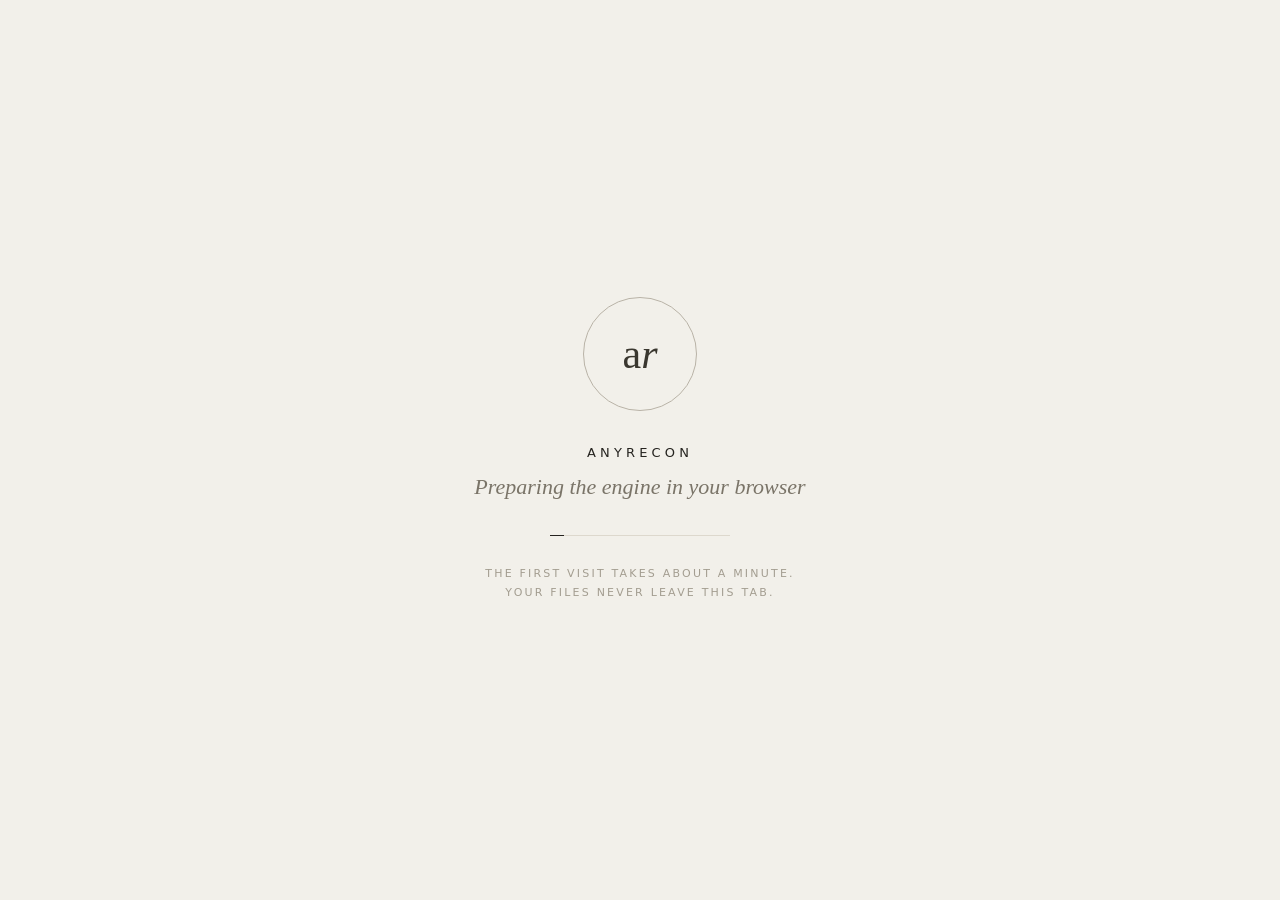
==== commit 6cf135e3: "Monogram restyle, landing page and calm loading screen - New landing page and four-step work view in" ====
--- a/web/index.html
+++ b/web/index.html
@@ -5,12 +5,24 @@
 <meta name="viewport" content="width=device-width, initial-scale=1">
 <meta http-equiv="Content-Security-Policy" content="default-src 'self'; script-src 'self' blob: data: 'wasm-unsafe-eval' 'unsafe-eval'; worker-src 'self' blob: data:; connect-src 'self'; img-src 'self' data: blob:; style-src 'self' 'unsafe-inline'; font-src 'self' data:; object-src 'none'; base-uri 'none'; form-action 'none'">
 <meta name="referrer" content="no-referrer">
-<title>anyrecon · Browser edition</title>
+<meta name="description" content="Reconcile any set of documents, in your browser. Files are never uploaded.">
+<meta name="theme-color" content="#F2F0EA">
+<title>anyrecon</title>
+<link rel="icon" href="data:image/svg+xml,%3Csvg xmlns='http://www.w3.org/2000/svg' viewBox='0 0 64 64'%3E%3Ccircle cx='32' cy='32' r='30' fill='%23F2F0EA' stroke='%2325231F' stroke-width='2'/%3E%3Ctext x='32' y='41' font-family='Georgia,serif' font-size='26' text-anchor='middle' fill='%2325231F'%3Ear%3C/text%3E%3C/svg%3E">
+<link rel="preload" href="./fonts/cormorant-garamond-latin-400-normal.woff2" as="font" type="font/woff2" crossorigin>
+<link rel="preload" href="./fonts/geist-sans-latin-500-normal.woff2" as="font" type="font/woff2" crossorigin>
+<link rel="stylesheet" href="./boot.css">
 <link rel="stylesheet" href="./stlite/stlite.css">
-<style>#boot{font:15px system-ui,sans-serif;max-width:560px;margin:15vh auto;color:#333;line-height:1.5}</style>
 </head>
 <body>
-<div id="root"><div id="boot"><b>anyrecon · Browser edition</b><br>Loading… the first visit downloads the engine (about a minute); later visits are fast.<br>Your files stay in this tab and are never uploaded.</div></div>
+<div id="loader" role="status" aria-live="polite">
+  <div class="ld-mark"><span>a<i>r</i></span></div>
+  <div class="ld-name">anyrecon</div>
+  <div class="ld-msg" id="ldmsg">Preparing the engine in your browser</div>
+  <div class="ld-track"><span id="ldbar"></span></div>
+  <div class="ld-sub">The first visit takes about a minute. Your files never leave this tab.</div>
+</div>
+<div id="root"></div>
 <script type="module" src="./boot.js"></script>
 </body>
 </html>
--- a/web/boot.css
+++ b/web/boot.css
@@ -0,0 +1,23 @@
+
+@font-face{font-family:"Cormorant Garamond";font-style:normal;font-weight:400;font-display:swap;src:url("fonts/cormorant-garamond-latin-400-normal.woff2") format("woff2")}
+@font-face{font-family:"Cormorant Garamond";font-style:italic;font-weight:400;font-display:swap;src:url("fonts/cormorant-garamond-latin-400-italic.woff2") format("woff2")}
+@font-face{font-family:"Cormorant Garamond";font-style:normal;font-weight:500;font-display:swap;src:url("fonts/cormorant-garamond-latin-500-normal.woff2") format("woff2")}
+@font-face{font-family:"Cormorant Garamond";font-style:italic;font-weight:500;font-display:swap;src:url("fonts/cormorant-garamond-latin-500-italic.woff2") format("woff2")}
+@font-face{font-family:"Geist";font-style:normal;font-weight:300;font-display:swap;src:url("fonts/geist-sans-latin-300-normal.woff2") format("woff2")}
+@font-face{font-family:"Geist";font-style:normal;font-weight:400;font-display:swap;src:url("fonts/geist-sans-latin-400-normal.woff2") format("woff2")}
+@font-face{font-family:"Geist";font-style:normal;font-weight:500;font-display:swap;src:url("fonts/geist-sans-latin-500-normal.woff2") format("woff2")}
+html,body{margin:0;background:#F2F0EA}
+#loader{position:fixed;inset:0;z-index:2147483647;background:#F2F0EA;color:#25231F;display:flex;flex-direction:column;align-items:center;justify-content:center;
+  text-align:center;padding:24px;font-family:"Geist",system-ui,-apple-system,"Segoe UI",sans-serif;-webkit-font-smoothing:antialiased;transition:opacity .6s ease}
+#loader.gone{opacity:0;pointer-events:none}
+.ld-mark{width:112px;height:112px;border-radius:50%;border:1px solid #B9B3A7;display:grid;place-items:center;font-family:"Cormorant Garamond",Georgia,serif;
+  font-size:42px;color:#3A372F;animation:breathe 3.2s ease-in-out infinite}
+.ld-mark i{font-style:italic}
+.ld-name{margin-top:34px;font-size:13px;letter-spacing:.32em;text-transform:uppercase;font-weight:500}
+.ld-msg{margin-top:14px;font-family:"Cormorant Garamond",Georgia,serif;font-style:italic;font-size:22px;color:#7A7468;min-height:1.4em;transition:opacity .4s ease}
+.ld-msg.out{opacity:0}
+.ld-track{width:180px;height:1px;background:#DDD8CD;margin-top:30px;overflow:hidden}
+.ld-track span{display:block;height:100%;width:0;background:#25231F;transition:width .3s linear}
+.ld-sub{margin-top:28px;font-size:11px;letter-spacing:.2em;text-transform:uppercase;color:#A39D90;max-width:30em;line-height:1.8}
+@keyframes breathe{0%,100%{opacity:1}50%{opacity:.55}}
+@media (prefers-reduced-motion:reduce){.ld-mark{animation:none}#loader,.ld-msg{transition:none}}
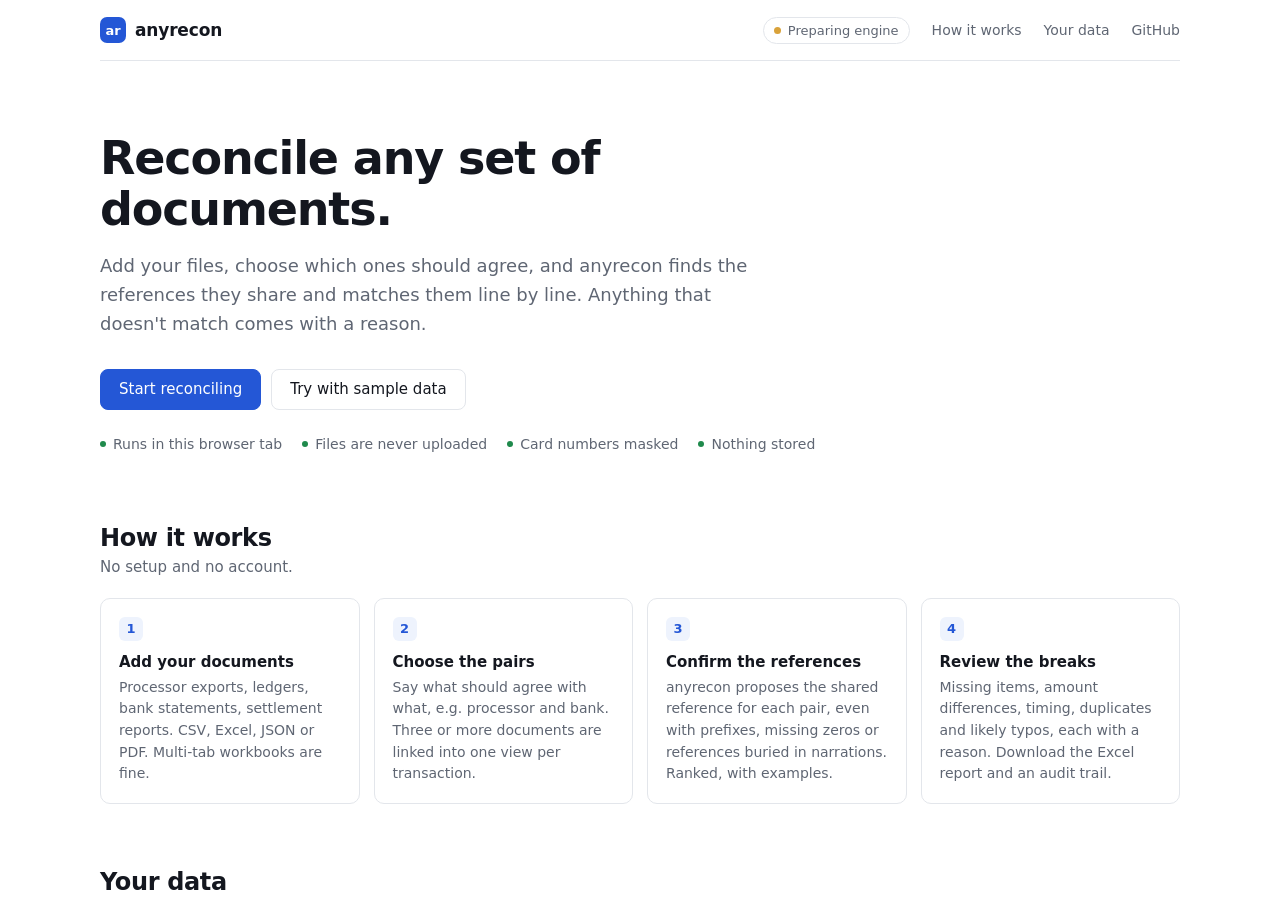
==== commit 8d212926: "Plain, practical UI; landing shows instantly while the engine loads - Replace the Monogram theme wit" ====
--- a/web/index.html
+++ b/web/index.html
@@ -1,27 +1,19 @@
 <!doctype html>
-<html lang="en">
+<html lang="en" class="landing">
 <head>
 <meta charset="utf-8">
 <meta name="viewport" content="width=device-width, initial-scale=1">
 <meta http-equiv="Content-Security-Policy" content="default-src 'self'; script-src 'self' blob: data: 'wasm-unsafe-eval' 'unsafe-eval'; worker-src 'self' blob: data:; connect-src 'self'; img-src 'self' data: blob:; style-src 'self' 'unsafe-inline'; font-src 'self' data:; object-src 'none'; base-uri 'none'; form-action 'none'">
 <meta name="referrer" content="no-referrer">
 <meta name="description" content="Reconcile any set of documents, in your browser. Files are never uploaded.">
-<meta name="theme-color" content="#F2F0EA">
+<meta name="theme-color" content="#FFFFFF">
 <title>anyrecon</title>
-<link rel="icon" href="data:image/svg+xml,%3Csvg xmlns='http://www.w3.org/2000/svg' viewBox='0 0 64 64'%3E%3Ccircle cx='32' cy='32' r='30' fill='%23F2F0EA' stroke='%2325231F' stroke-width='2'/%3E%3Ctext x='32' y='41' font-family='Georgia,serif' font-size='26' text-anchor='middle' fill='%2325231F'%3Ear%3C/text%3E%3C/svg%3E">
-<link rel="preload" href="./fonts/cormorant-garamond-latin-400-normal.woff2" as="font" type="font/woff2" crossorigin>
-<link rel="preload" href="./fonts/geist-sans-latin-500-normal.woff2" as="font" type="font/woff2" crossorigin>
+<link rel="icon" href="data:image/svg+xml,%3Csvg xmlns='http://www.w3.org/2000/svg' viewBox='0 0 64 64'%3E%3Crect width='64' height='64' rx='16' fill='%232457D6'/%3E%3Ctext x='32' y='42' font-family='Arial,sans-serif' font-weight='700' font-size='28' text-anchor='middle' fill='%23fff'%3Ear%3C/text%3E%3C/svg%3E">
 <link rel="stylesheet" href="./boot.css">
 <link rel="stylesheet" href="./stlite/stlite.css">
 </head>
 <body>
-<div id="loader" role="status" aria-live="polite">
-  <div class="ld-mark"><span>a<i>r</i></span></div>
-  <div class="ld-name">anyrecon</div>
-  <div class="ld-msg" id="ldmsg">Preparing the engine in your browser</div>
-  <div class="ld-track"><span id="ldbar"></span></div>
-  <div class="ld-sub">The first visit takes about a minute. Your files never leave this tab.</div>
-</div>
+<div id="landing"><div class="ar-wrap"><nav class="ar-nav"><a class="ar-logo" href="#"><b>ar</b>anyrecon</a><div class="ar-navlinks"><span class="ar-status" id="arStatus"><i></i><em>Preparing engine</em></span><a class="opt" href="#how">How it works</a><a class="opt" href="#data">Your data</a><a href="https://github.com/georgethesixth/anyrecon" target="_blank" rel="noopener">GitHub</a></div></nav><div class="ar-hero"><h1>Reconcile any set of documents.</h1><p>Add your files, choose which ones should agree, and anyrecon finds the references they share and matches them line by line. Anything that doesn't match comes with a reason.</p><div class="ar-actions"><button class="ar-btn primary" data-go="start">Start reconciling</button><button class="ar-btn" data-go="sample">Try with sample data</button></div><div class="ar-facts"><span>Runs in this browser tab</span><span>Files are never uploaded</span><span>Card numbers masked</span><span>Nothing stored</span></div></div><section class="ar-sec" id="how"><h2>How it works</h2><p>No setup and no account.</p><div class="ar-cards"><div class="ar-card"><span class="n">1</span><h3>Add your documents</h3><p>Processor exports, ledgers, bank statements, settlement reports. CSV, Excel, JSON or PDF. Multi-tab workbooks are fine.</p></div><div class="ar-card"><span class="n">2</span><h3>Choose the pairs</h3><p>Say what should agree with what, e.g. processor and bank. Three or more documents are linked into one view per transaction.</p></div><div class="ar-card"><span class="n">3</span><h3>Confirm the references</h3><p>anyrecon proposes the shared reference for each pair, even with prefixes, missing zeros or references buried in narrations. Ranked, with examples.</p></div><div class="ar-card"><span class="n">4</span><h3>Review the breaks</h3><p>Missing items, amount differences, timing, duplicates and likely typos, each with a reason. Download the Excel report and an audit trail.</p></div></div></section><section class="ar-sec" id="data"><h2>Your data</h2><p>Built for card and bank data.</p><dl class="ar-dl"><dt>Where it runs</dt><dd>In this browser tab. Files are read here and never uploaded.</dd><dt>Card numbers</dt><dd>Masked to the first six and last four digits on load. Security codes and PIN data are removed.</dd><dt>What is kept</dt><dd>Nothing. Close the tab or clear the session and it&#x27;s gone.</dd><dt>How matching works</dt><dd>Fixed rules you can see, not guesses. Every match records the rule that made it.</dd></dl></section><footer class="ar-foot"><span>anyrecon 0.1.0 · Browser edition</span><span>A project by <a href="https://kemdi.co" target="_blank" rel="noopener">Kemdi Okoli</a> · <a href="https://github.com/georgethesixth/anyrecon" target="_blank" rel="noopener">Source on GitHub</a></span></footer></div></div>
 <div id="root"></div>
 <script type="module" src="./boot.js"></script>
 </body>
--- a/web/boot.css
+++ b/web/boot.css
@@ -1,23 +1,74 @@
 
-@font-face{font-family:"Cormorant Garamond";font-style:normal;font-weight:400;font-display:swap;src:url("fonts/cormorant-garamond-latin-400-normal.woff2") format("woff2")}
-@font-face{font-family:"Cormorant Garamond";font-style:italic;font-weight:400;font-display:swap;src:url("fonts/cormorant-garamond-latin-400-italic.woff2") format("woff2")}
-@font-face{font-family:"Cormorant Garamond";font-style:normal;font-weight:500;font-display:swap;src:url("fonts/cormorant-garamond-latin-500-normal.woff2") format("woff2")}
-@font-face{font-family:"Cormorant Garamond";font-style:italic;font-weight:500;font-display:swap;src:url("fonts/cormorant-garamond-latin-500-italic.woff2") format("woff2")}
-@font-face{font-family:"Geist";font-style:normal;font-weight:300;font-display:swap;src:url("fonts/geist-sans-latin-300-normal.woff2") format("woff2")}
-@font-face{font-family:"Geist";font-style:normal;font-weight:400;font-display:swap;src:url("fonts/geist-sans-latin-400-normal.woff2") format("woff2")}
-@font-face{font-family:"Geist";font-style:normal;font-weight:500;font-display:swap;src:url("fonts/geist-sans-latin-500-normal.woff2") format("woff2")}
-html,body{margin:0;background:#F2F0EA}
-#loader{position:fixed;inset:0;z-index:2147483647;background:#F2F0EA;color:#25231F;display:flex;flex-direction:column;align-items:center;justify-content:center;
-  text-align:center;padding:24px;font-family:"Geist",system-ui,-apple-system,"Segoe UI",sans-serif;-webkit-font-smoothing:antialiased;transition:opacity .6s ease}
-#loader.gone{opacity:0;pointer-events:none}
-.ld-mark{width:112px;height:112px;border-radius:50%;border:1px solid #B9B3A7;display:grid;place-items:center;font-family:"Cormorant Garamond",Georgia,serif;
-  font-size:42px;color:#3A372F;animation:breathe 3.2s ease-in-out infinite}
-.ld-mark i{font-style:italic}
-.ld-name{margin-top:34px;font-size:13px;letter-spacing:.32em;text-transform:uppercase;font-weight:500}
-.ld-msg{margin-top:14px;font-family:"Cormorant Garamond",Georgia,serif;font-style:italic;font-size:22px;color:#7A7468;min-height:1.4em;transition:opacity .4s ease}
-.ld-msg.out{opacity:0}
-.ld-track{width:180px;height:1px;background:#DDD8CD;margin-top:30px;overflow:hidden}
-.ld-track span{display:block;height:100%;width:0;background:#25231F;transition:width .3s linear}
-.ld-sub{margin-top:28px;font-size:11px;letter-spacing:.2em;text-transform:uppercase;color:#A39D90;max-width:30em;line-height:1.8}
-@keyframes breathe{0%,100%{opacity:1}50%{opacity:.55}}
-@media (prefers-reduced-motion:reduce){.ld-mark{animation:none}#loader,.ld-msg{transition:none}}
+:root{--accent:#2457D6;--accent-d:#1C46B0;--accent-soft:#EEF3FD;--ink:#14171F;--ink2:#2B303B;--muted:#5F6673;--faint:#8A909C;
+  --line:#E3E6EB;--well:#F5F6F8;--bg:#FFFFFF;--ok:#1F8A4C;--warn:#B26B00;--bad:#C2362B;
+  --font:system-ui,-apple-system,"Segoe UI",Roboto,"Helvetica Neue",Arial,sans-serif;--mono:ui-monospace,SFMono-Regular,Menlo,Consolas,monospace}
+.ar-wrap{max-width:1080px;margin:0 auto;padding:0 24px}
+.ar-nav{display:flex;align-items:center;justify-content:space-between;gap:16px;height:60px;border-bottom:1px solid var(--line)}
+.ar-logo{display:flex;align-items:center;gap:9px;font-weight:650;font-size:17px;color:var(--ink);text-decoration:none;letter-spacing:-.01em}
+.ar-logo b{display:grid;place-items:center;width:26px;height:26px;border-radius:7px;background:var(--accent);color:#fff;font-size:13px;font-weight:700}
+.ar-navlinks{display:flex;align-items:center;gap:22px;font-size:14px}
+.ar-navlinks a{color:var(--muted);text-decoration:none}
+.ar-navlinks a:hover{color:var(--ink)}
+.ar-hero{padding:72px 0 8px;max-width:720px}
+.ar-hero h1{font-size:clamp(32px,4.6vw,46px);line-height:1.1;letter-spacing:-.025em;font-weight:700;color:var(--ink);margin:0}
+.ar-hero p{font-size:18px;line-height:1.6;color:var(--muted);margin:18px 0 0;max-width:36em}
+.ar-actions{display:flex;flex-wrap:wrap;gap:10px;margin-top:30px}
+.ar-btn{display:inline-flex;align-items:center;gap:8px;font:500 15px/1 var(--font);padding:12px 18px;border-radius:8px;border:1px solid var(--line);
+  background:#fff;color:var(--ink);cursor:pointer;text-decoration:none}
+.ar-btn:hover{border-color:#C9CED6;background:var(--well)}
+.ar-btn.primary{background:var(--accent);border-color:var(--accent);color:#fff}
+.ar-btn.primary:hover{background:var(--accent-d);border-color:var(--accent-d)}
+.ar-btn[disabled]{opacity:.75;cursor:progress}
+.ar-facts{display:flex;flex-wrap:wrap;gap:8px 20px;margin-top:26px;font-size:14px;color:var(--muted)}
+.ar-facts span{display:inline-flex;align-items:center;gap:7px}
+.ar-facts span::before{content:"";width:6px;height:6px;border-radius:50%;background:var(--ok)}
+.ar-sec{padding:64px 0 0}
+.ar-sec h2{font-size:24px;letter-spacing:-.015em;font-weight:650;color:var(--ink);margin:0 0 6px}
+.ar-sec>p{color:var(--muted);font-size:15px;margin:0 0 22px}
+.ar-cards{display:grid;grid-template-columns:repeat(4,minmax(0,1fr));gap:14px}
+.ar-card{border:1px solid var(--line);border-radius:10px;padding:18px;background:#fff}
+.ar-card .n{display:inline-grid;place-items:center;width:24px;height:24px;border-radius:6px;background:var(--accent-soft);color:var(--accent);
+  font-size:13px;font-weight:650}
+.ar-card h3{font-size:15px;font-weight:650;color:var(--ink);margin:12px 0 6px;letter-spacing:0}
+.ar-card p{font-size:14px;line-height:1.55;color:var(--muted);margin:0}
+.ar-dl{display:grid;grid-template-columns:180px minmax(0,1fr);margin:0;border-top:1px solid var(--line)}
+.ar-dl dt,.ar-dl dd{padding:14px 0;border-bottom:1px solid var(--line);margin:0;font-size:15px}
+.ar-dl dt{font-weight:600;color:var(--ink)}
+.ar-dl dd{color:var(--muted)}
+.ar-foot{display:flex;justify-content:space-between;flex-wrap:wrap;gap:10px;margin-top:72px;padding:20px 0 28px;border-top:1px solid var(--line);
+  font-size:13px;color:var(--faint)}
+.ar-foot a{color:var(--muted);text-decoration:none}
+.ar-foot a:hover{color:var(--ink);text-decoration:underline}
+.ar-steps{display:flex;flex-wrap:wrap;gap:6px}
+.ar-steps span{display:inline-flex;align-items:center;gap:7px;font-size:13px;color:var(--faint);padding:6px 10px;border-radius:999px}
+.ar-steps span i{font-style:normal;display:inline-grid;place-items:center;width:20px;height:20px;border-radius:50%;border:1px solid var(--line);font-size:11px;font-weight:600}
+.ar-steps span.done{color:var(--muted)}
+.ar-steps span.done i{background:var(--accent-soft);border-color:var(--accent-soft);color:var(--accent)}
+.ar-steps span.on{color:var(--ink);background:var(--well);font-weight:600}
+.ar-steps span.on i{background:var(--accent);border-color:var(--accent);color:#fff}
+.ar-step{margin:44px 0 4px;padding-top:28px;border-top:1px solid var(--line)}
+.ar-step.first{margin-top:12px;padding-top:0;border-top:0}
+.ar-step .k{font-size:12px;font-weight:600;color:var(--accent);text-transform:uppercase;letter-spacing:.06em}
+.ar-step h2{font-size:22px!important;font-weight:650!important;letter-spacing:-.01em;color:var(--ink);margin:4px 0 2px!important;padding:0!important}
+.ar-step p{color:var(--muted);font-size:15px;margin:0}
+.ar-note{color:var(--muted);font-size:14px;margin:6px 0 0}
+.ar-pair{font-size:17px;font-weight:650;color:var(--ink);margin:30px 0 8px}
+.ar-pair span{color:var(--faint);font-weight:400;margin:0 6px}
+.ar-pair small{color:var(--muted);font-weight:400;font-size:14px;margin-left:6px}
+@media (max-width:860px){.ar-cards{grid-template-columns:repeat(2,minmax(0,1fr))}}
+@media (max-width:560px){.ar-cards{grid-template-columns:minmax(0,1fr)}.ar-dl{grid-template-columns:minmax(0,1fr)}.ar-dl dt{border-bottom:0;padding-bottom:0}
+  .ar-hero{padding-top:44px}.ar-navlinks a.opt{display:none}}
+
+html,body{margin:0;background:#fff}
+html.landing body{overflow:hidden}
+#landing{position:fixed;inset:0;z-index:2147483646;overflow-y:auto;background:#fff;color:var(--ink);font-family:var(--font);
+  -webkit-font-smoothing:antialiased;transition:opacity .2s ease}
+#landing.gone{opacity:0;pointer-events:none}
+.ar-status{display:inline-flex;align-items:center;gap:7px;font-size:13px;color:var(--muted);padding:5px 10px;border:1px solid var(--line);border-radius:999px;white-space:nowrap}
+.ar-status em{font-style:normal}
+.ar-status i{width:7px;height:7px;border-radius:50%;background:#D9A23A;animation:arpulse 1.4s ease-in-out infinite}
+.ar-status.ok i{background:var(--ok);animation:none}
+.ar-btn .spin{width:14px;height:14px;box-sizing:border-box;margin:-2px 0;border-radius:50%;border:2px solid currentColor;border-right-color:transparent;animation:arspin .8s linear infinite}
+@keyframes arpulse{50%{opacity:.35}}
+@keyframes arspin{to{transform:rotate(360deg)}}
+@media (prefers-reduced-motion:reduce){.ar-status i,.ar-btn .spin{animation:none}#landing{transition:none}}
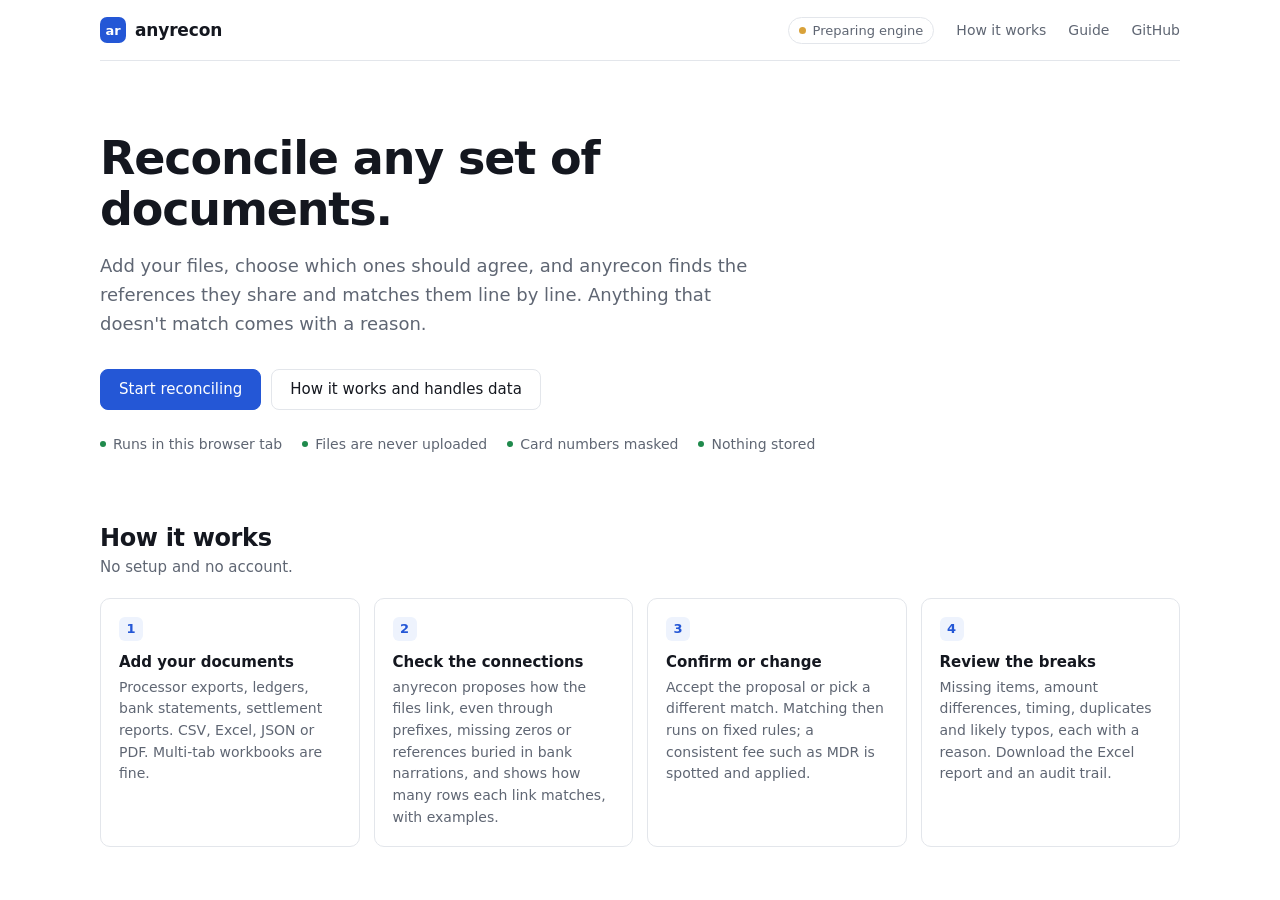
==== commit 3d055e3a: "Remove sample data from the app; add the full technical guide - Landing and upload: no sample-data b" ====
--- a/web/index.html
+++ b/web/index.html
@@ -13,7 +13,7 @@
 <link rel="stylesheet" href="./stlite/stlite.css">
 </head>
 <body>
-<div id="landing"><div class="ar-wrap"><nav class="ar-nav"><a class="ar-logo" href="#"><b>ar</b>anyrecon</a><div class="ar-navlinks"><span class="ar-status" id="arStatus"><i></i><em>Preparing engine</em></span><a class="opt" href="#how">How it works</a><a class="opt" href="#data">Your data</a><a href="https://github.com/georgethesixth/anyrecon" target="_blank" rel="noopener">GitHub</a></div></nav><div class="ar-hero"><h1>Reconcile any set of documents.</h1><p>Add your files, choose which ones should agree, and anyrecon finds the references they share and matches them line by line. Anything that doesn't match comes with a reason.</p><div class="ar-actions"><button class="ar-btn primary" data-go="start">Start reconciling</button><button class="ar-btn" data-go="sample">Try with sample data</button></div><div class="ar-facts"><span>Runs in this browser tab</span><span>Files are never uploaded</span><span>Card numbers masked</span><span>Nothing stored</span></div></div><section class="ar-sec" id="how"><h2>How it works</h2><p>No setup and no account.</p><div class="ar-cards"><div class="ar-card"><span class="n">1</span><h3>Add your documents</h3><p>Processor exports, ledgers, bank statements, settlement reports. CSV, Excel, JSON or PDF. Multi-tab workbooks are fine.</p></div><div class="ar-card"><span class="n">2</span><h3>Choose the pairs</h3><p>Say what should agree with what, e.g. processor and bank. Three or more documents are linked into one view per transaction.</p></div><div class="ar-card"><span class="n">3</span><h3>Confirm the references</h3><p>anyrecon proposes the shared reference for each pair, even with prefixes, missing zeros or references buried in narrations. Ranked, with examples.</p></div><div class="ar-card"><span class="n">4</span><h3>Review the breaks</h3><p>Missing items, amount differences, timing, duplicates and likely typos, each with a reason. Download the Excel report and an audit trail.</p></div></div></section><section class="ar-sec" id="data"><h2>Your data</h2><p>Built for card and bank data.</p><dl class="ar-dl"><dt>Where it runs</dt><dd>In this browser tab. Files are read here and never uploaded.</dd><dt>Card numbers</dt><dd>Masked to the first six and last four digits on load. Security codes and PIN data are removed.</dd><dt>What is kept</dt><dd>Nothing. Close the tab or clear the session and it&#x27;s gone.</dd><dt>How matching works</dt><dd>Fixed rules you can see, not guesses. Every match records the rule that made it.</dd></dl></section><footer class="ar-foot"><span>anyrecon 0.1.0 · Browser edition</span><span>A project by <a href="https://kemdi.co" target="_blank" rel="noopener">Kemdi Okoli</a> · <a href="https://github.com/georgethesixth/anyrecon" target="_blank" rel="noopener">Source on GitHub</a></span></footer></div></div>
+<div id="landing"><div class="ar-wrap"><nav class="ar-nav"><a class="ar-logo" href="#"><b>ar</b>anyrecon</a><div class="ar-navlinks"><span class="ar-status" id="arStatus"><i></i><em>Preparing engine</em></span><a class="opt" href="#how">How it works</a><a class="opt" href="https://anyrecon.vercel.app/guide.html" target="_blank" rel="noopener">Guide</a><a href="https://github.com/georgethesixth/anyrecon" target="_blank" rel="noopener">GitHub</a></div></nav><div class="ar-hero"><h1>Reconcile any set of documents.</h1><p>Add your files, choose which ones should agree, and anyrecon finds the references they share and matches them line by line. Anything that doesn't match comes with a reason.</p><div class="ar-actions"><button class="ar-btn primary" data-go="start">Start reconciling</button><a class="ar-btn" href="https://anyrecon.vercel.app/guide.html" target="_blank" rel="noopener">How it works and handles data</a></div><div class="ar-facts"><span>Runs in this browser tab</span><span>Files are never uploaded</span><span>Card numbers masked</span><span>Nothing stored</span></div></div><section class="ar-sec" id="how"><h2>How it works</h2><p>No setup and no account.</p><div class="ar-cards"><div class="ar-card"><span class="n">1</span><h3>Add your documents</h3><p>Processor exports, ledgers, bank statements, settlement reports. CSV, Excel, JSON or PDF. Multi-tab workbooks are fine.</p></div><div class="ar-card"><span class="n">2</span><h3>Check the connections</h3><p>anyrecon proposes how the files link, even through prefixes, missing zeros or references buried in bank narrations, and shows how many rows each link matches, with examples.</p></div><div class="ar-card"><span class="n">3</span><h3>Confirm or change</h3><p>Accept the proposal or pick a different match. Matching then runs on fixed rules; a consistent fee such as MDR is spotted and applied.</p></div><div class="ar-card"><span class="n">4</span><h3>Review the breaks</h3><p>Missing items, amount differences, timing, duplicates and likely typos, each with a reason. Download the Excel report and an audit trail.</p></div></div></section><section class="ar-sec" id="data"><h2>Your data</h2><p>Built for card and bank data. <a href="https://anyrecon.vercel.app/guide.html#data-handling" target="_blank" rel="noopener">Full detail in the guide.</a></p><dl class="ar-dl"><dt>Where it runs</dt><dd>In this browser tab. Files are read here and never uploaded.</dd><dt>Card numbers</dt><dd>Masked to the first six and last four digits on load. Security codes and PIN data are removed.</dd><dt>What is kept</dt><dd>Nothing. Close the tab or clear the session and it&#x27;s gone.</dd><dt>How matching works</dt><dd>Fixed rules you can see, not guesses. Every match records the rule that made it.</dd></dl></section><footer class="ar-foot"><span>anyrecon 0.1.0 · Browser edition</span><span>A project by <a href="https://kemdi.co" target="_blank" rel="noopener">Kemdi Okoli</a> · <a href="https://anyrecon.vercel.app/guide.html" target="_blank" rel="noopener">Guide</a> · <a href="https://github.com/georgethesixth/anyrecon" target="_blank" rel="noopener">Source on GitHub</a></span></footer></div></div>
 <div id="root"></div>
 <script type="module" src="./boot.js"></script>
 </body>
--- a/web/boot.css
+++ b/web/boot.css
@@ -25,6 +25,8 @@
 .ar-sec{padding:64px 0 0}
 .ar-sec h2{font-size:24px;letter-spacing:-.015em;font-weight:650;color:var(--ink);margin:0 0 6px}
 .ar-sec>p{color:var(--muted);font-size:15px;margin:0 0 22px}
+.ar-sec>p a{color:var(--accent)}
+.stLinkButton a{border-radius:8px!important;border:1px solid var(--line)!important;padding:12px 18px!important;font-size:15px!important;color:var(--ink)!important;background:#fff!important}
 .ar-cards{display:grid;grid-template-columns:repeat(4,minmax(0,1fr));gap:14px}
 .ar-card{border:1px solid var(--line);border-radius:10px;padding:18px;background:#fff}
 .ar-card .n{display:inline-grid;place-items:center;width:24px;height:24px;border-radius:6px;background:var(--accent-soft);color:var(--accent);
@@ -52,6 +54,8 @@
 .ar-step h2{font-size:22px!important;font-weight:650!important;letter-spacing:-.01em;color:var(--ink);margin:4px 0 2px!important;padding:0!important}
 .ar-step p{color:var(--muted);font-size:15px;margin:0}
 .ar-note{color:var(--muted);font-size:14px;margin:6px 0 0}
+.ar-results h2{font-size:22px!important;font-weight:650!important;margin:28px 0 2px!important;padding:0!important;color:var(--ink)}
+.ar-results p{color:var(--muted);font-size:15px;margin:0}
 .ar-pair{font-size:17px;font-weight:650;color:var(--ink);margin:30px 0 8px}
 .ar-pair span{color:var(--faint);font-weight:400;margin:0 6px}
 .ar-pair small{color:var(--muted);font-weight:400;font-size:14px;margin-left:6px}
@@ -71,4 +75,8 @@
 .ar-btn .spin{width:14px;height:14px;box-sizing:border-box;margin:-2px 0;border-radius:50%;border:2px solid currentColor;border-right-color:transparent;animation:arspin .8s linear infinite}
 @keyframes arpulse{50%{opacity:.35}}
 @keyframes arspin{to{transform:rotate(360deg)}}
+.ar-oops{position:fixed;left:50%;bottom:20px;transform:translateX(-50%);z-index:2147483647;background:#14171F;color:#fff;font:14px/1.4 var(--font);
+  padding:12px 14px 12px 18px;border-radius:10px;display:flex;gap:12px;align-items:center;flex-wrap:wrap;max-width:min(680px,92vw);box-shadow:0 8px 30px rgba(0,0,0,.2)}
+.ar-oops button{background:var(--accent);color:#fff;border:0;border-radius:7px;padding:7px 12px;font:600 14px var(--font);cursor:pointer}
+.ar-oops span{color:#B8BDC7;font-size:13px}
 @media (prefers-reduced-motion:reduce){.ar-status i,.ar-btn .spin{animation:none}#landing{transition:none}}
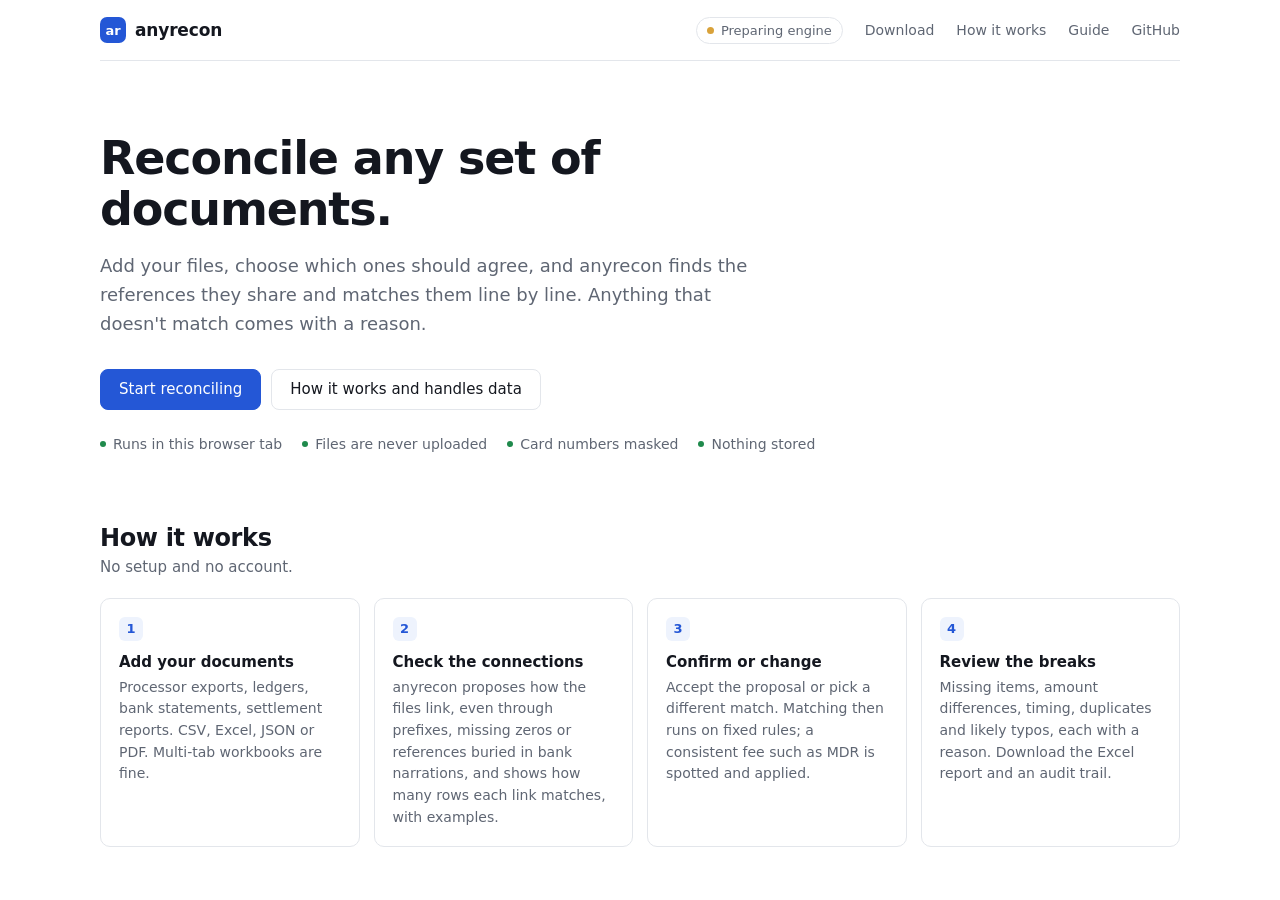
==== commit 22c0bdd9: "Run it on your computer: download section, root launchers, resumable setup - Landing page (Browser e" ====
--- a/web/index.html
+++ b/web/index.html
@@ -13,7 +13,7 @@
 <link rel="stylesheet" href="./stlite/stlite.css">
 </head>
 <body>
-<div id="landing"><div class="ar-wrap"><nav class="ar-nav"><a class="ar-logo" href="#"><b>ar</b>anyrecon</a><div class="ar-navlinks"><span class="ar-status" id="arStatus"><i></i><em>Preparing engine</em></span><a class="opt" href="#how">How it works</a><a class="opt" href="https://anyrecon.vercel.app/guide.html" target="_blank" rel="noopener">Guide</a><a href="https://github.com/georgethesixth/anyrecon" target="_blank" rel="noopener">GitHub</a></div></nav><div class="ar-hero"><h1>Reconcile any set of documents.</h1><p>Add your files, choose which ones should agree, and anyrecon finds the references they share and matches them line by line. Anything that doesn't match comes with a reason.</p><div class="ar-actions"><button class="ar-btn primary" data-go="start">Start reconciling</button><a class="ar-btn" href="https://anyrecon.vercel.app/guide.html" target="_blank" rel="noopener">How it works and handles data</a></div><div class="ar-facts"><span>Runs in this browser tab</span><span>Files are never uploaded</span><span>Card numbers masked</span><span>Nothing stored</span></div></div><section class="ar-sec" id="how"><h2>How it works</h2><p>No setup and no account.</p><div class="ar-cards"><div class="ar-card"><span class="n">1</span><h3>Add your documents</h3><p>Processor exports, ledgers, bank statements, settlement reports. CSV, Excel, JSON or PDF. Multi-tab workbooks are fine.</p></div><div class="ar-card"><span class="n">2</span><h3>Check the connections</h3><p>anyrecon proposes how the files link, even through prefixes, missing zeros or references buried in bank narrations, and shows how many rows each link matches, with examples.</p></div><div class="ar-card"><span class="n">3</span><h3>Confirm or change</h3><p>Accept the proposal or pick a different match. Matching then runs on fixed rules; a consistent fee such as MDR is spotted and applied.</p></div><div class="ar-card"><span class="n">4</span><h3>Review the breaks</h3><p>Missing items, amount differences, timing, duplicates and likely typos, each with a reason. Download the Excel report and an audit trail.</p></div></div></section><section class="ar-sec" id="data"><h2>Your data</h2><p>Built for card and bank data. <a href="https://anyrecon.vercel.app/guide.html#data-handling" target="_blank" rel="noopener">Full detail in the guide.</a></p><dl class="ar-dl"><dt>Where it runs</dt><dd>In this browser tab. Files are read here and never uploaded.</dd><dt>Card numbers</dt><dd>Masked to the first six and last four digits on load. Security codes and PIN data are removed.</dd><dt>What is kept</dt><dd>Nothing. Close the tab or clear the session and it&#x27;s gone.</dd><dt>How matching works</dt><dd>Fixed rules you can see, not guesses. Every match records the rule that made it.</dd></dl></section><footer class="ar-foot"><span>anyrecon 0.1.0 · Browser edition</span><span>A project by <a href="https://kemdi.co" target="_blank" rel="noopener">Kemdi Okoli</a> · <a href="https://anyrecon.vercel.app/guide.html" target="_blank" rel="noopener">Guide</a> · <a href="https://github.com/georgethesixth/anyrecon" target="_blank" rel="noopener">Source on GitHub</a></span></footer></div></div>
+<div id="landing"><div class="ar-wrap"><nav class="ar-nav"><a class="ar-logo" href="#"><b>ar</b>anyrecon</a><div class="ar-navlinks"><span class="ar-status" id="arStatus"><i></i><em>Preparing engine</em></span><a class="opt" href="#download">Download</a><a class="opt" href="#how">How it works</a><a class="opt" href="https://anyrecon.vercel.app/guide.html" target="_blank" rel="noopener">Guide</a><a href="https://github.com/georgethesixth/anyrecon" target="_blank" rel="noopener">GitHub</a></div></nav><div class="ar-hero"><h1>Reconcile any set of documents.</h1><p>Add your files, choose which ones should agree, and anyrecon finds the references they share and matches them line by line. Anything that doesn't match comes with a reason.</p><div class="ar-actions"><button class="ar-btn primary" data-go="start">Start reconciling</button><a class="ar-btn" href="https://anyrecon.vercel.app/guide.html" target="_blank" rel="noopener">How it works and handles data</a></div><div class="ar-facts"><span>Runs in this browser tab</span><span>Files are never uploaded</span><span>Card numbers masked</span><span>Nothing stored</span></div></div><section class="ar-sec" id="how"><h2>How it works</h2><p>No setup and no account.</p><div class="ar-cards"><div class="ar-card"><span class="n">1</span><h3>Add your documents</h3><p>Processor exports, ledgers, bank statements, settlement reports. CSV, Excel, JSON or PDF. Multi-tab workbooks are fine.</p></div><div class="ar-card"><span class="n">2</span><h3>Check the connections</h3><p>anyrecon proposes how the files link, even through prefixes, missing zeros or references buried in bank narrations, and shows how many rows each link matches, with examples.</p></div><div class="ar-card"><span class="n">3</span><h3>Confirm or change</h3><p>Accept the proposal or pick a different match. Matching then runs on fixed rules; a consistent fee such as MDR is spotted and applied.</p></div><div class="ar-card"><span class="n">4</span><h3>Review the breaks</h3><p>Missing items, amount differences, timing, duplicates and likely typos, each with a reason. Download the Excel report and an audit trail.</p></div></div></section><section class="ar-sec" id="data"><h2>Your data</h2><p>Built for card and bank data. <a href="https://anyrecon.vercel.app/guide.html#data-handling" target="_blank" rel="noopener">Full detail in the guide.</a></p><dl class="ar-dl"><dt>Where it runs</dt><dd>In this browser tab. Files are read here and never uploaded.</dd><dt>Card numbers</dt><dd>Masked to the first six and last four digits on load. Security codes and PIN data are removed.</dd><dt>What is kept</dt><dd>Nothing. Close the tab or clear the session and it&#x27;s gone.</dd><dt>How matching works</dt><dd>Fixed rules you can see, not guesses. Every match records the rule that made it.</dd></dl></section><section class="ar-sec" id="download"><h2>Run it on your computer</h2><p>For large files, scanned documents or working offline. Same tool, same results, and your files stay on your computer.</p><div class="ar-os"><input type="radio" name="ar-os" id="os-win" checked><input type="radio" name="ar-os" id="os-mac"><input type="radio" name="ar-os" id="os-linux"><div class="ar-os-tabs"><label for="os-win">Windows</label><label for="os-mac">Mac</label><label for="os-linux">Linux</label></div><div class="ar-os-panels"><div class="ar-os-panel p-win"><a class="ar-btn primary" href="https://github.com/georgethesixth/anyrecon/archive/refs/heads/main.zip">Download for Windows</a><span class="ar-os-size">ZIP, about 1 MB</span><ol><li>Download and unzip it (right-click → <b>Extract All</b>).</li><li>In the <b>anyrecon-main</b> folder, double-click <b>Start anyrecon (Windows).bat</b>. If Windows says it protected your PC, click <b>More info</b> → <b>Run anyway</b>.</li><li>No Python yet? The download page opens: install it, ticking <b>Add python.exe to PATH</b> (no administrator rights needed), then double-click the file again.</li><li>The first run sets itself up in 2–5 minutes, then anyrecon opens in your browser.</li></ol></div><div class="ar-os-panel p-mac"><a class="ar-btn primary" href="https://github.com/georgethesixth/anyrecon/archive/refs/heads/main.zip">Download for Mac</a><span class="ar-os-size">ZIP, about 1 MB</span><ol><li>Download it; it unzips into an <b>anyrecon-main</b> folder.</li><li>Right-click <b>Start anyrecon (Mac).command</b> → <b>Open</b> → <b>Open</b>. The right-click is needed the first time only.</li><li>No Python yet? The download page opens: install it (it may ask for your Mac password), then repeat step 2.</li><li>The first run sets itself up in 2–5 minutes, then anyrecon opens in your browser.</li></ol></div><div class="ar-os-panel p-linux"><a class="ar-btn primary" href="https://github.com/georgethesixth/anyrecon/archive/refs/heads/main.zip">Download for Linux</a><span class="ar-os-size">ZIP, about 1 MB</span><ol><li>Download and unzip it.</li><li>In a terminal, in the <b>anyrecon-main</b> folder: <code>bash start-anyrecon-linux.sh</code></li><li>Needs Python 3.10+ with venv (<code>sudo apt install python3-venv</code> on Ubuntu).</li><li>The first run sets itself up in 2–5 minutes, then anyrecon opens in your browser.</li></ol></div></div><div class="ar-os-note">Installs only inside its own folder: delete the folder to remove it. The first run downloads its components from pypi.org; after that it works offline. Can't install anything? This page needs nothing installed. <a href="https://anyrecon.vercel.app/guide.html#run-it-on-your-computer" target="_blank" rel="noopener">Help and troubleshooting</a>.</div></div></section><footer class="ar-foot"><span>anyrecon 0.1.0 · Browser edition</span><span>A project by <a href="https://kemdi.co" target="_blank" rel="noopener">Kemdi Okoli</a> · <a href="https://anyrecon.vercel.app/guide.html" target="_blank" rel="noopener">Guide</a> · <a href="https://github.com/georgethesixth/anyrecon" target="_blank" rel="noopener">Source on GitHub</a></span></footer></div></div>
 <div id="root"></div>
 <script type="module" src="./boot.js"></script>
 </body>
--- a/web/boot.css
+++ b/web/boot.css
@@ -54,6 +54,23 @@
 .ar-step h2{font-size:22px!important;font-weight:650!important;letter-spacing:-.01em;color:var(--ink);margin:4px 0 2px!important;padding:0!important}
 .ar-step p{color:var(--muted);font-size:15px;margin:0}
 .ar-note{color:var(--muted);font-size:14px;margin:6px 0 0}
+.ar-os{border:1px solid var(--line);border-radius:12px;background:#fff;overflow:hidden}
+.ar-os>input{position:absolute;opacity:0;pointer-events:none}
+.ar-os-tabs{display:flex;border-bottom:1px solid var(--line);background:var(--well)}
+.ar-os-tabs label{padding:12px 20px;font-size:15px;font-weight:500;color:var(--muted);cursor:pointer;border-bottom:2px solid transparent;margin-bottom:-1px}
+.ar-os-tabs label:hover{color:var(--ink)}
+#os-win:checked~.ar-os-tabs label[for=os-win],#os-mac:checked~.ar-os-tabs label[for=os-mac],#os-linux:checked~.ar-os-tabs label[for=os-linux]
+  {color:var(--ink);border-bottom-color:var(--accent);background:#fff}
+#os-win:focus-visible~.ar-os-tabs label[for=os-win],#os-mac:focus-visible~.ar-os-tabs label[for=os-mac],#os-linux:focus-visible~.ar-os-tabs label[for=os-linux]
+  {outline:2px solid var(--accent);outline-offset:-2px}
+.ar-os-panel{display:none;padding:20px 22px 6px}
+#os-win:checked~.ar-os-panels .p-win,#os-mac:checked~.ar-os-panels .p-mac,#os-linux:checked~.ar-os-panels .p-linux{display:block}
+.ar-os-size{margin-left:12px;font-size:13px;color:var(--faint)}
+.ar-os-panel ol{margin:18px 0 8px;padding-left:20px;color:var(--ink2);font-size:15px;line-height:1.6}
+.ar-os-panel li{margin-bottom:8px}
+.ar-os-panel code{font:13px var(--mono);background:var(--well);padding:1px 5px;border-radius:4px}
+.ar-os-note{padding:12px 22px 16px;font-size:13.5px;color:var(--muted);border-top:1px solid var(--line)}
+.ar-os-note a{color:var(--accent)}
 .ar-results h2{font-size:22px!important;font-weight:650!important;margin:28px 0 2px!important;padding:0!important;color:var(--ink)}
 .ar-results p{color:var(--muted);font-size:15px;margin:0}
 .ar-pair{font-size:17px;font-weight:650;color:var(--ink);margin:30px 0 8px}
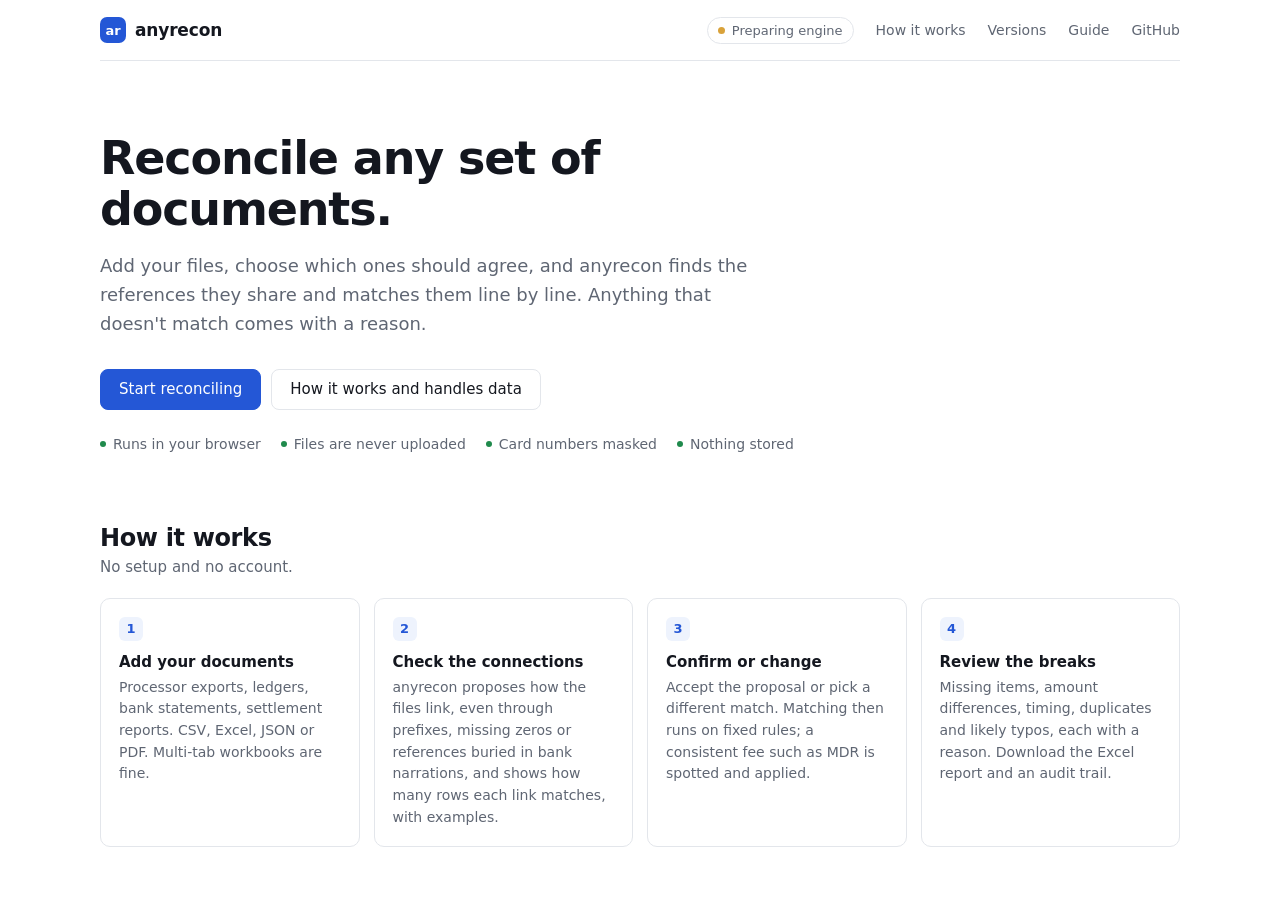
==== commit f6a6bedb: "0.3.0: installable app, measured size limits per version, changelog, faster engine - Web app can be " ====
--- a/web/index.html
+++ b/web/index.html
@@ -8,12 +8,14 @@
 <meta name="description" content="Reconcile any set of documents, in your browser. Files are never uploaded.">
 <meta name="theme-color" content="#FFFFFF">
 <title>anyrecon</title>
-<link rel="icon" href="data:image/svg+xml,%3Csvg xmlns='http://www.w3.org/2000/svg' viewBox='0 0 64 64'%3E%3Crect width='64' height='64' rx='16' fill='%232457D6'/%3E%3Ctext x='32' y='42' font-family='Arial,sans-serif' font-weight='700' font-size='28' text-anchor='middle' fill='%23fff'%3Ear%3C/text%3E%3C/svg%3E">
+<link rel="icon" href="./favicon-32.png" type="image/png">
+<link rel="apple-touch-icon" href="./apple-touch-icon.png">
+<link rel="manifest" href="./manifest.webmanifest">
 <link rel="stylesheet" href="./boot.css">
 <link rel="stylesheet" href="./stlite/stlite.css">
 </head>
 <body>
-<div id="landing"><div class="ar-wrap"><nav class="ar-nav"><a class="ar-logo" href="#"><b>ar</b>anyrecon</a><div class="ar-navlinks"><span class="ar-status" id="arStatus"><i></i><em>Preparing engine</em></span><a class="opt" href="#download">Download</a><a class="opt" href="#how">How it works</a><a class="opt" href="https://anyrecon.vercel.app/guide.html" target="_blank" rel="noopener">Guide</a><a href="https://github.com/georgethesixth/anyrecon" target="_blank" rel="noopener">GitHub</a></div></nav><div class="ar-hero"><h1>Reconcile any set of documents.</h1><p>Add your files, choose which ones should agree, and anyrecon finds the references they share and matches them line by line. Anything that doesn't match comes with a reason.</p><div class="ar-actions"><button class="ar-btn primary" data-go="start">Start reconciling</button><a class="ar-btn" href="https://anyrecon.vercel.app/guide.html" target="_blank" rel="noopener">How it works and handles data</a></div><div class="ar-facts"><span>Runs in this browser tab</span><span>Files are never uploaded</span><span>Card numbers masked</span><span>Nothing stored</span></div></div><section class="ar-sec" id="how"><h2>How it works</h2><p>No setup and no account.</p><div class="ar-cards"><div class="ar-card"><span class="n">1</span><h3>Add your documents</h3><p>Processor exports, ledgers, bank statements, settlement reports. CSV, Excel, JSON or PDF. Multi-tab workbooks are fine.</p></div><div class="ar-card"><span class="n">2</span><h3>Check the connections</h3><p>anyrecon proposes how the files link, even through prefixes, missing zeros or references buried in bank narrations, and shows how many rows each link matches, with examples.</p></div><div class="ar-card"><span class="n">3</span><h3>Confirm or change</h3><p>Accept the proposal or pick a different match. Matching then runs on fixed rules; a consistent fee such as MDR is spotted and applied.</p></div><div class="ar-card"><span class="n">4</span><h3>Review the breaks</h3><p>Missing items, amount differences, timing, duplicates and likely typos, each with a reason. Download the Excel report and an audit trail.</p></div></div></section><section class="ar-sec" id="data"><h2>Your data</h2><p>Built for card and bank data. <a href="https://anyrecon.vercel.app/guide.html#data-handling" target="_blank" rel="noopener">Full detail in the guide.</a></p><dl class="ar-dl"><dt>Where it runs</dt><dd>In this browser tab. Files are read here and never uploaded.</dd><dt>Card numbers</dt><dd>Masked to the first six and last four digits on load. Security codes and PIN data are removed.</dd><dt>What is kept</dt><dd>Nothing. Close the tab or clear the session and it&#x27;s gone.</dd><dt>How matching works</dt><dd>Fixed rules you can see, not guesses. Every match records the rule that made it.</dd></dl></section><section class="ar-sec" id="download"><h2>Run it on your computer</h2><p>For large files, scanned documents or working offline. Same tool, same results, and your files stay on your computer.</p><div class="ar-os"><input type="radio" name="ar-os" id="os-win" checked><input type="radio" name="ar-os" id="os-mac"><input type="radio" name="ar-os" id="os-linux"><div class="ar-os-tabs"><label for="os-win">Windows</label><label for="os-mac">Mac</label><label for="os-linux">Linux</label></div><div class="ar-os-panels"><div class="ar-os-panel p-win"><a class="ar-btn primary" href="https://github.com/georgethesixth/anyrecon/archive/refs/heads/main.zip">Download for Windows</a><span class="ar-os-size">ZIP, about 1 MB</span><ol><li>Download and unzip it (right-click → <b>Extract All</b>).</li><li>In the <b>anyrecon-main</b> folder, double-click <b>Start anyrecon (Windows).bat</b>. If Windows says it protected your PC, click <b>More info</b> → <b>Run anyway</b>.</li><li>No Python yet? The download page opens: install it, ticking <b>Add python.exe to PATH</b> (no administrator rights needed), then double-click the file again.</li><li>The first run sets itself up in 2–5 minutes, then anyrecon opens in your browser.</li></ol></div><div class="ar-os-panel p-mac"><a class="ar-btn primary" href="https://github.com/georgethesixth/anyrecon/archive/refs/heads/main.zip">Download for Mac</a><span class="ar-os-size">ZIP, about 1 MB</span><ol><li>Download it; it unzips into an <b>anyrecon-main</b> folder.</li><li>Right-click <b>Start anyrecon (Mac).command</b> → <b>Open</b> → <b>Open</b>. The right-click is needed the first time only.</li><li>No Python yet? The download page opens: install it (it may ask for your Mac password), then repeat step 2.</li><li>The first run sets itself up in 2–5 minutes, then anyrecon opens in your browser.</li></ol></div><div class="ar-os-panel p-linux"><a class="ar-btn primary" href="https://github.com/georgethesixth/anyrecon/archive/refs/heads/main.zip">Download for Linux</a><span class="ar-os-size">ZIP, about 1 MB</span><ol><li>Download and unzip it.</li><li>In a terminal, in the <b>anyrecon-main</b> folder: <code>bash start-anyrecon-linux.sh</code></li><li>Needs Python 3.10+ with venv (<code>sudo apt install python3-venv</code> on Ubuntu).</li><li>The first run sets itself up in 2–5 minutes, then anyrecon opens in your browser.</li></ol></div></div><div class="ar-os-note">Installs only inside its own folder: delete the folder to remove it. The first run downloads its components from pypi.org; after that it works offline. Can't install anything? This page needs nothing installed. <a href="https://anyrecon.vercel.app/guide.html#run-it-on-your-computer" target="_blank" rel="noopener">Help and troubleshooting</a>.</div></div></section><footer class="ar-foot"><span>anyrecon 0.1.0 · Browser edition</span><span>A project by <a href="https://kemdi.co" target="_blank" rel="noopener">Kemdi Okoli</a> · <a href="https://anyrecon.vercel.app/guide.html" target="_blank" rel="noopener">Guide</a> · <a href="https://github.com/georgethesixth/anyrecon" target="_blank" rel="noopener">Source on GitHub</a></span></footer></div></div>
+<div id="landing"><div class="ar-wrap"><nav class="ar-nav"><a class="ar-logo" href="#"><b>ar</b>anyrecon</a><div class="ar-navlinks"><span class="ar-status" id="arStatus"><i></i><em>Preparing engine</em></span><button class="ar-install" id="arInstall" hidden>Install app</button><a class="opt" href="#how">How it works</a><a class="opt" href="#versions">Versions</a><a class="opt" href="https://anyrecon.vercel.app/guide.html" target="_blank" rel="noopener">Guide</a><a href="https://github.com/georgethesixth/anyrecon" target="_blank" rel="noopener">GitHub</a></div></nav><div class="ar-hero"><h1>Reconcile any set of documents.</h1><p>Add your files, choose which ones should agree, and anyrecon finds the references they share and matches them line by line. Anything that doesn't match comes with a reason.</p><div class="ar-actions"><button class="ar-btn primary" data-go="start">Start reconciling</button><a class="ar-btn" href="https://anyrecon.vercel.app/guide.html" target="_blank" rel="noopener">How it works and handles data</a></div><div class="ar-facts"><span>Runs in your browser</span><span>Files are never uploaded</span><span>Card numbers masked</span><span>Nothing stored</span></div></div><section class="ar-sec" id="how"><h2>How it works</h2><p>No setup and no account.</p><div class="ar-cards"><div class="ar-card"><span class="n">1</span><h3>Add your documents</h3><p>Processor exports, ledgers, bank statements, settlement reports. CSV, Excel, JSON or PDF. Multi-tab workbooks are fine.</p></div><div class="ar-card"><span class="n">2</span><h3>Check the connections</h3><p>anyrecon proposes how the files link, even through prefixes, missing zeros or references buried in bank narrations, and shows how many rows each link matches, with examples.</p></div><div class="ar-card"><span class="n">3</span><h3>Confirm or change</h3><p>Accept the proposal or pick a different match. Matching then runs on fixed rules; a consistent fee such as MDR is spotted and applied.</p></div><div class="ar-card"><span class="n">4</span><h3>Review the breaks</h3><p>Missing items, amount differences, timing, duplicates and likely typos, each with a reason. Download the Excel report and an audit trail.</p></div></div></section><section class="ar-sec" id="data"><h2>Your data</h2><p>Built for card and bank data. <a href="https://anyrecon.vercel.app/guide.html#data-handling" target="_blank" rel="noopener">Full detail in the guide.</a></p><dl class="ar-dl"><dt>Where it runs</dt><dd>In your browser tab. Files are opened here and never uploaded; the page is not allowed to send data anywhere.</dd><dt>Card numbers</dt><dd>Masked to the first six and last four digits on load. Security codes and PIN data are removed.</dd><dt>What is kept</dt><dd>Nothing. Close the tab or clear the session and it&#x27;s gone.</dd><dt>How matching works</dt><dd>Fixed rules you can see, not guesses. Every match records the rule that made it.</dd></dl></section><section class="ar-sec" id="versions"><h2>Which version?</h2><p>Same tool and same results. The difference is how much data each handles comfortably.</p><div class="ar-vt"><table><thead><tr><th></th><th><a href="#install">In your browser or as an app</a></th><th><a href="#download">Download for your computer</a></th></tr></thead><tbody><tr><th>Best for</th><td>Everyday reconciliations</td><td>Large files and month-end volumes</td></tr><tr><th>Comfortable size</th><td>Up to about 250,000 rows per file (37 MB for three files). 500,000 at most</td><td>Up to about 1,000,000 rows per file (150 MB for three files), with 8 GB of memory</td></tr><tr><th>Speed</th><td>About 2 minutes for 100,000 rows per file, 4 minutes for 250,000</td><td>About 1 minute for 100,000 rows per file, 8 minutes for 1,000,000</td></tr><tr><th>Install</th><td>Nothing. Optionally add it as an app in two clicks</td><td>Download a 1 MB ZIP; needs Python</td></tr><tr><th>Scanned documents</th><td>No: use a digital export</td><td>Yes, with Tesseract installed</td></tr><tr><th>Works offline</th><td>Yes, once added as an app and opened once</td><td>Yes, after the first run</td></tr><tr><th>Your files</th><td>Stay in the browser</td><td>Stay on your computer</td></tr><tr><th>Updates</th><td>Automatic</td><td>Download the new version</td></tr></tbody></table></div><p class="ar-vt-note">Measured with three files at once on a modest 2-core machine; faster computers finish sooner. <a href="https://anyrecon.vercel.app/guide.html#data-size-and-speed" target="_blank" rel="noopener">Full measurements</a>.</p></section><section class="ar-sec" id="install"><h2>Use it as an app</h2><p>Your browser adds it like an app in two clicks. Nothing to download, no administrator rights needed.</p><dl class="ar-dl"><dt>Add it</dt><dd>In Chrome or Edge, click the install icon at the right end of the address bar (a screen with a down arrow), or the <b>Install app</b> button at the top of this page.</dd><dt>Then</dt><dd>anyrecon opens in its own window from your Start menu, Dock or desktop, like any other app.</dd><dt>Offline</dt><dd>Once added and opened once, it starts and works with no internet connection.</dd><dt>Size</dt><dd>Same as the web page: it is the web page in its own window, so it handles the same amount of data.</dd><dt>Remove</dt><dd>Open the app, click the ⋮ menu at the top of its window, choose <b>Uninstall</b>.</dd></dl></section><section class="ar-sec" id="download"><h2>Download for your computer</h2><p>For large files: it uses your computer's full memory instead of the browser's. Also reads scanned documents. Same tool, same results, and your files stay on your computer.</p><div class="ar-os"><input type="radio" name="ar-os" id="os-win" checked><input type="radio" name="ar-os" id="os-mac"><input type="radio" name="ar-os" id="os-linux"><div class="ar-os-tabs"><label for="os-win">Windows</label><label for="os-mac">Mac</label><label for="os-linux">Linux</label></div><div class="ar-os-panels"><div class="ar-os-panel p-win"><a class="ar-btn primary" href="https://github.com/georgethesixth/anyrecon/archive/refs/heads/main.zip">Download for Windows</a><span class="ar-os-size">ZIP, about 1 MB</span><ol><li>Download and unzip it (right-click → <b>Extract All</b>).</li><li>In the <b>anyrecon-main</b> folder, double-click <b>Start anyrecon (Windows).bat</b>. If Windows says it protected your PC, click <b>More info</b> → <b>Run anyway</b>.</li><li>No Python yet? The download page opens: install it, ticking <b>Add python.exe to PATH</b> (no administrator rights needed), then double-click the file again.</li><li>The first run sets itself up in 2–5 minutes, then anyrecon opens in your browser.</li></ol></div><div class="ar-os-panel p-mac"><a class="ar-btn primary" href="https://github.com/georgethesixth/anyrecon/archive/refs/heads/main.zip">Download for Mac</a><span class="ar-os-size">ZIP, about 1 MB</span><ol><li>Download it; it unzips into an <b>anyrecon-main</b> folder.</li><li>Right-click <b>Start anyrecon (Mac).command</b> → <b>Open</b> → <b>Open</b>. The right-click is needed the first time only.</li><li>No Python yet? The download page opens: install it (it may ask for your Mac password), then repeat step 2.</li><li>The first run sets itself up in 2–5 minutes, then anyrecon opens in your browser.</li></ol></div><div class="ar-os-panel p-linux"><a class="ar-btn primary" href="https://github.com/georgethesixth/anyrecon/archive/refs/heads/main.zip">Download for Linux</a><span class="ar-os-size">ZIP, about 1 MB</span><ol><li>Download and unzip it.</li><li>In a terminal, in the <b>anyrecon-main</b> folder: <code>bash start-anyrecon-linux.sh</code></li><li>Needs Python 3.10+ with venv (<code>sudo apt install python3-venv</code> on Ubuntu).</li><li>The first run sets itself up in 2–5 minutes, then anyrecon opens in your browser.</li></ol></div></div><div class="ar-os-note">Installs only inside its own folder: delete the folder to remove it. The first run downloads its components from pypi.org; after that it works offline. Can't install anything? The browser version needs nothing installed. <a href="https://anyrecon.vercel.app/guide.html#run-it-on-your-computer" target="_blank" rel="noopener">Help and troubleshooting</a>.</div></div></section><footer class="ar-foot"><span>anyrecon 0.3.0 · updated 16 Nov 2026 · <a href="https://anyrecon.vercel.app/changelog.html" target="_blank" rel="noopener">What's new</a></span><span>A project by <a href="https://kemdi.co" target="_blank" rel="noopener">Kemdi Okoli</a> · <a href="https://anyrecon.vercel.app/guide.html" target="_blank" rel="noopener">Guide</a> · <a href="https://github.com/georgethesixth/anyrecon" target="_blank" rel="noopener">Source on GitHub</a></span></footer></div></div>
 <div id="root"></div>
 <script type="module" src="./boot.js"></script>
 </body>
--- a/web/boot.css
+++ b/web/boot.css
@@ -9,6 +9,9 @@
 .ar-navlinks{display:flex;align-items:center;gap:22px;font-size:14px}
 .ar-navlinks a{color:var(--muted);text-decoration:none}
 .ar-navlinks a:hover{color:var(--ink)}
+.ar-install{font:500 13.5px var(--font);color:#fff;background:var(--accent);border:0;border-radius:999px;padding:6px 12px;cursor:pointer}
+.ar-install:hover{background:var(--accent-d)}
+.ar-install[hidden]{display:none}
 .ar-hero{padding:72px 0 8px;max-width:720px}
 .ar-hero h1{font-size:clamp(32px,4.6vw,46px);line-height:1.1;letter-spacing:-.025em;font-weight:700;color:var(--ink);margin:0}
 .ar-hero p{font-size:18px;line-height:1.6;color:var(--muted);margin:18px 0 0;max-width:36em}
@@ -71,6 +74,17 @@
 .ar-os-panel code{font:13px var(--mono);background:var(--well);padding:1px 5px;border-radius:4px}
 .ar-os-note{padding:12px 22px 16px;font-size:13.5px;color:var(--muted);border-top:1px solid var(--line)}
 .ar-os-note a{color:var(--accent)}
+.ar-vt{overflow-x:auto;border:1px solid var(--line);border-radius:12px}
+.ar-vt table{width:100%;border-collapse:collapse;font-size:15px}
+.ar-vt th,.ar-vt td{text-align:left;padding:11px 16px;border-bottom:1px solid var(--line);vertical-align:top}
+.ar-vt tbody tr:last-child th,.ar-vt tbody tr:last-child td{border-bottom:0}
+.ar-vt thead th{background:var(--well);font-weight:650}
+.ar-vt thead a{color:var(--ink);text-decoration:none}
+.ar-vt thead a:hover{color:var(--accent)}
+.ar-vt tbody th{font-weight:600;color:var(--ink);width:22%}
+.ar-vt td{color:var(--ink2)}
+.ar-sec>p.ar-vt-note{font-size:13.5px;color:var(--muted);margin:12px 0 0}
+.ar-vt-note a{color:var(--accent)}
 .ar-results h2{font-size:22px!important;font-weight:650!important;margin:28px 0 2px!important;padding:0!important;color:var(--ink)}
 .ar-results p{color:var(--muted);font-size:15px;margin:0}
 .ar-pair{font-size:17px;font-weight:650;color:var(--ink);margin:30px 0 8px}
